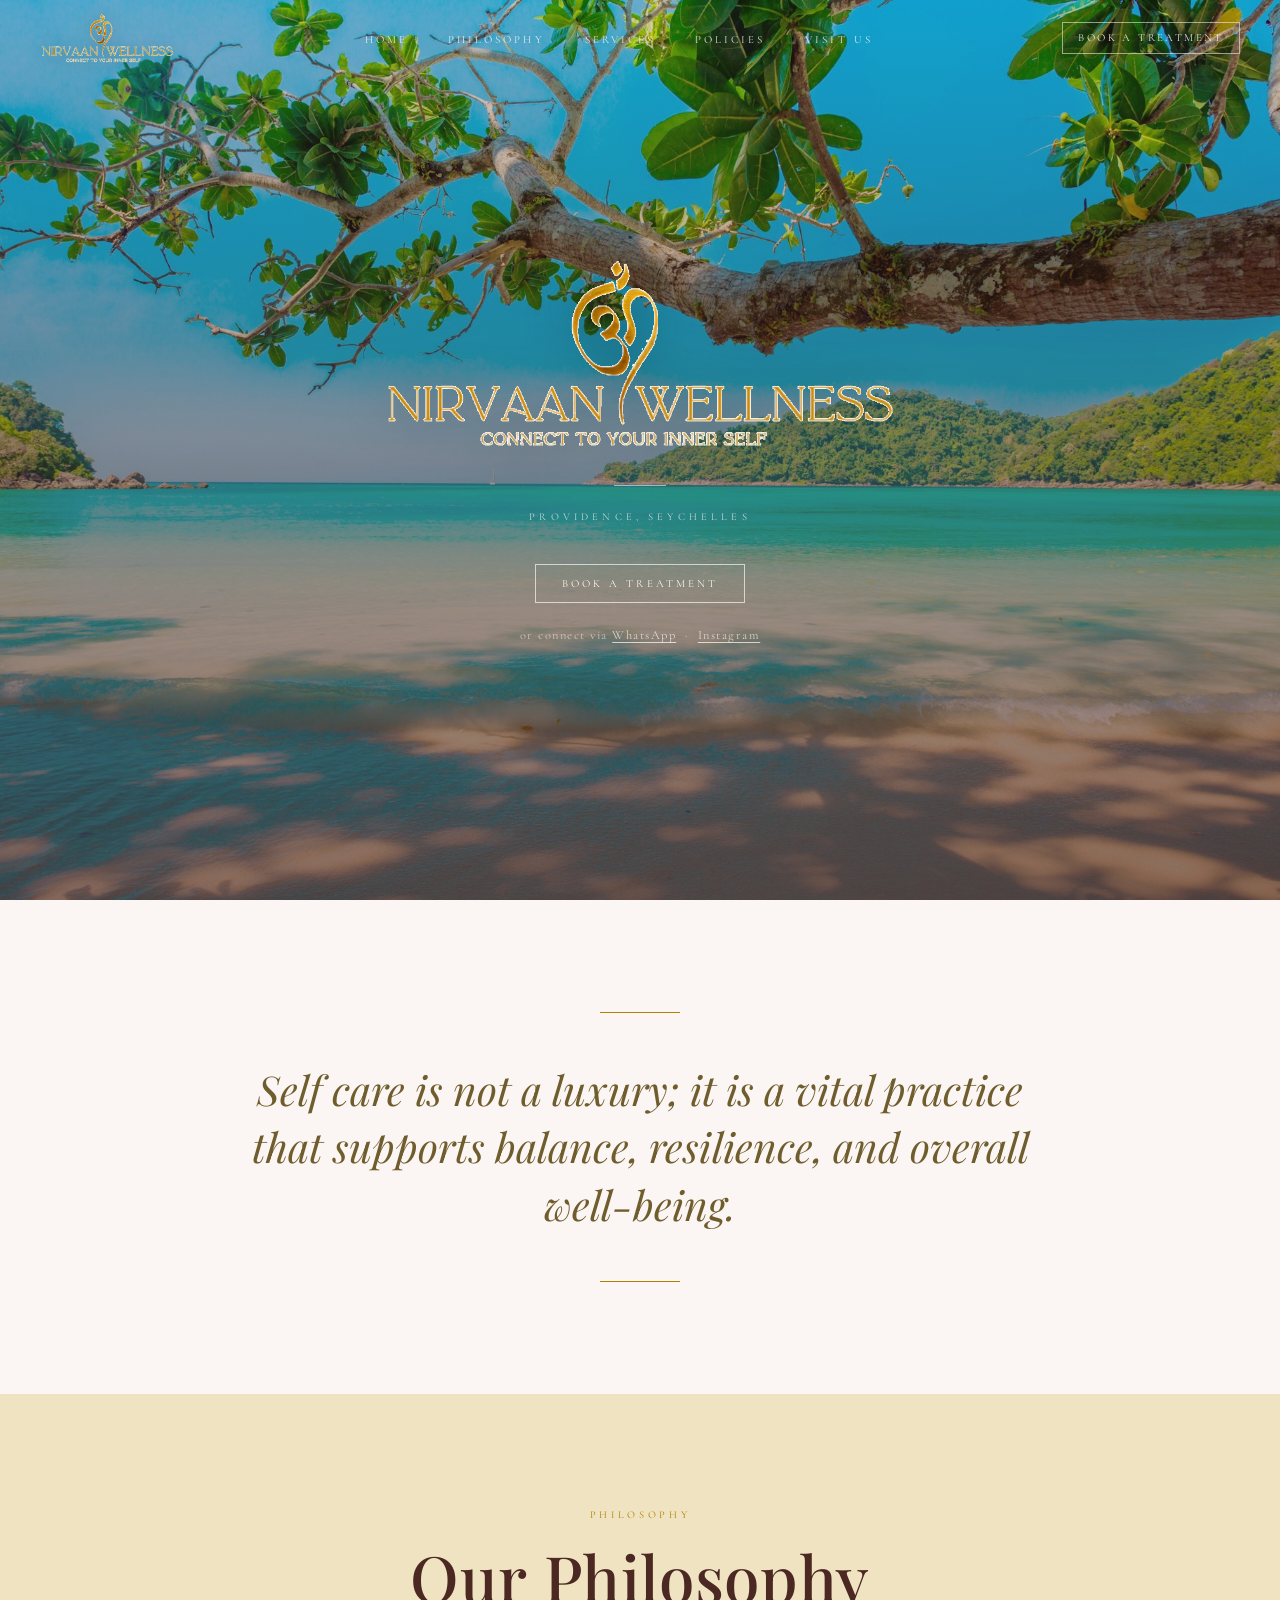
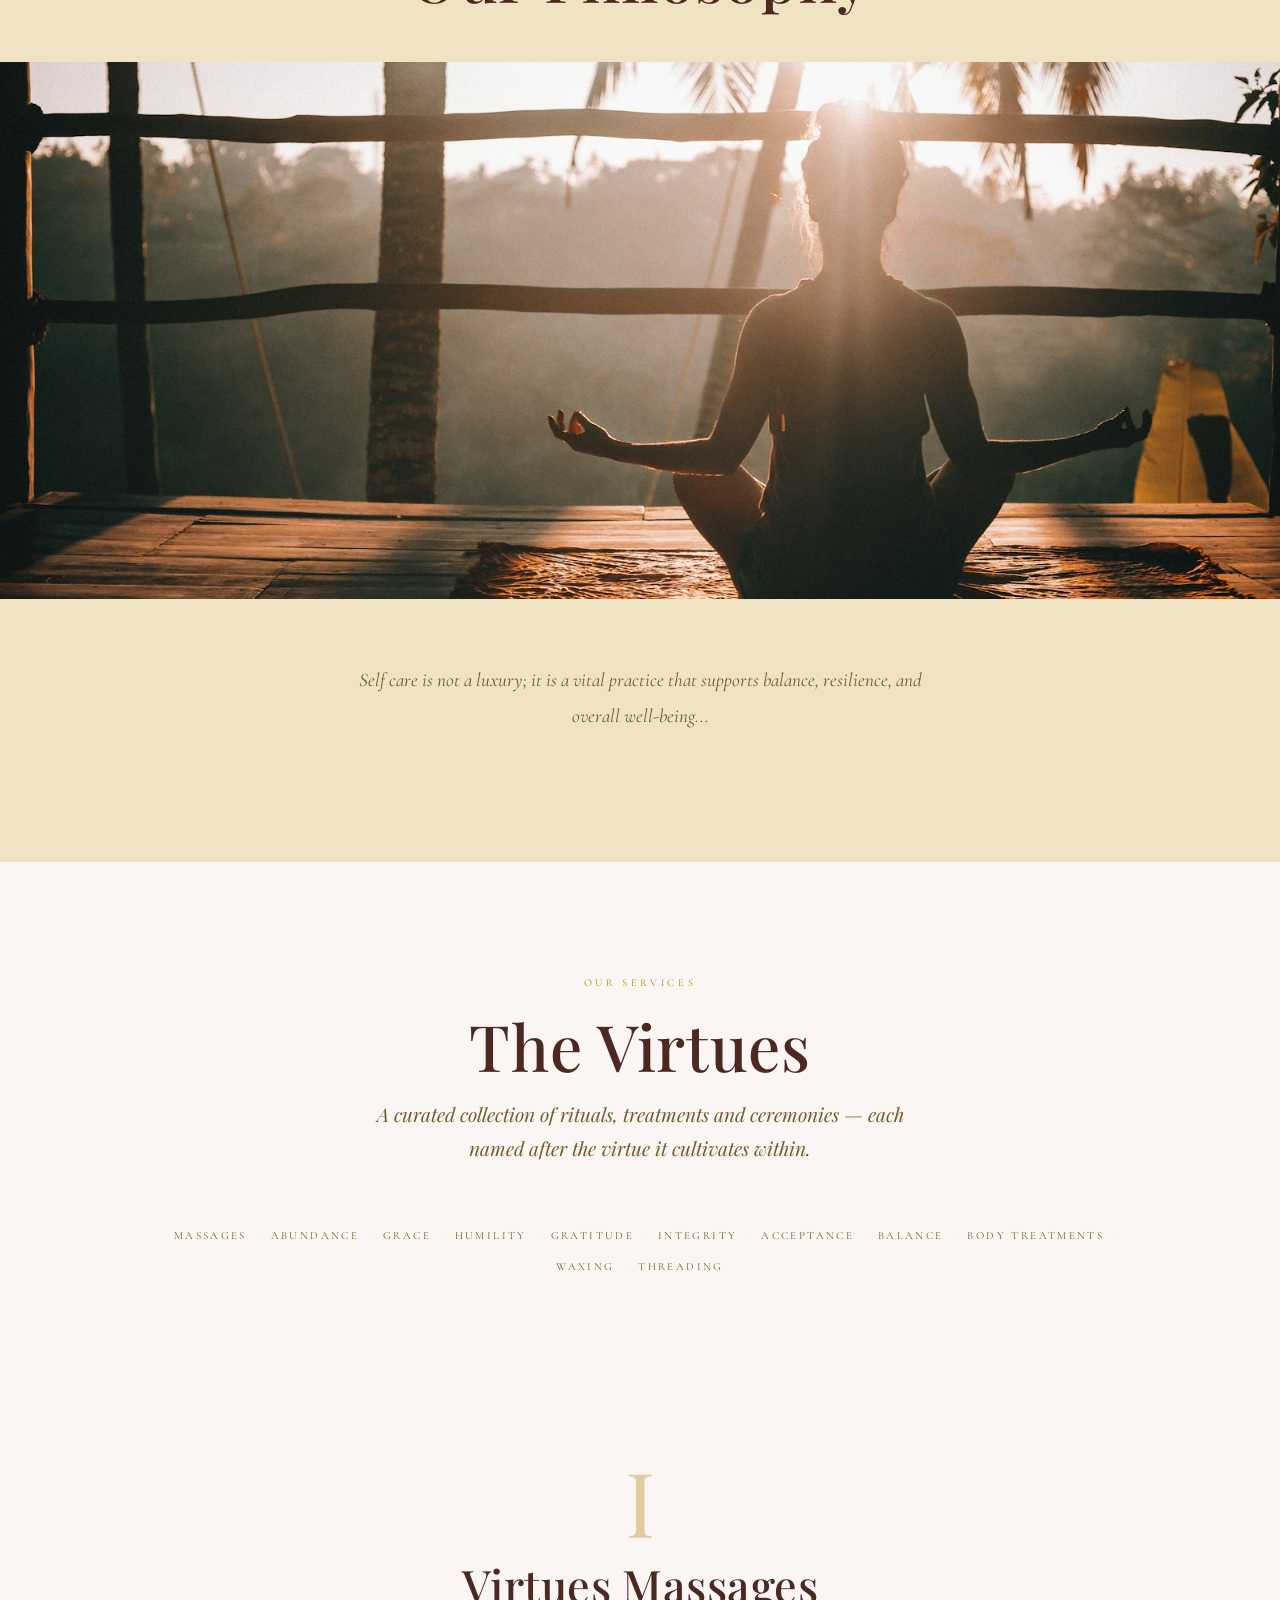
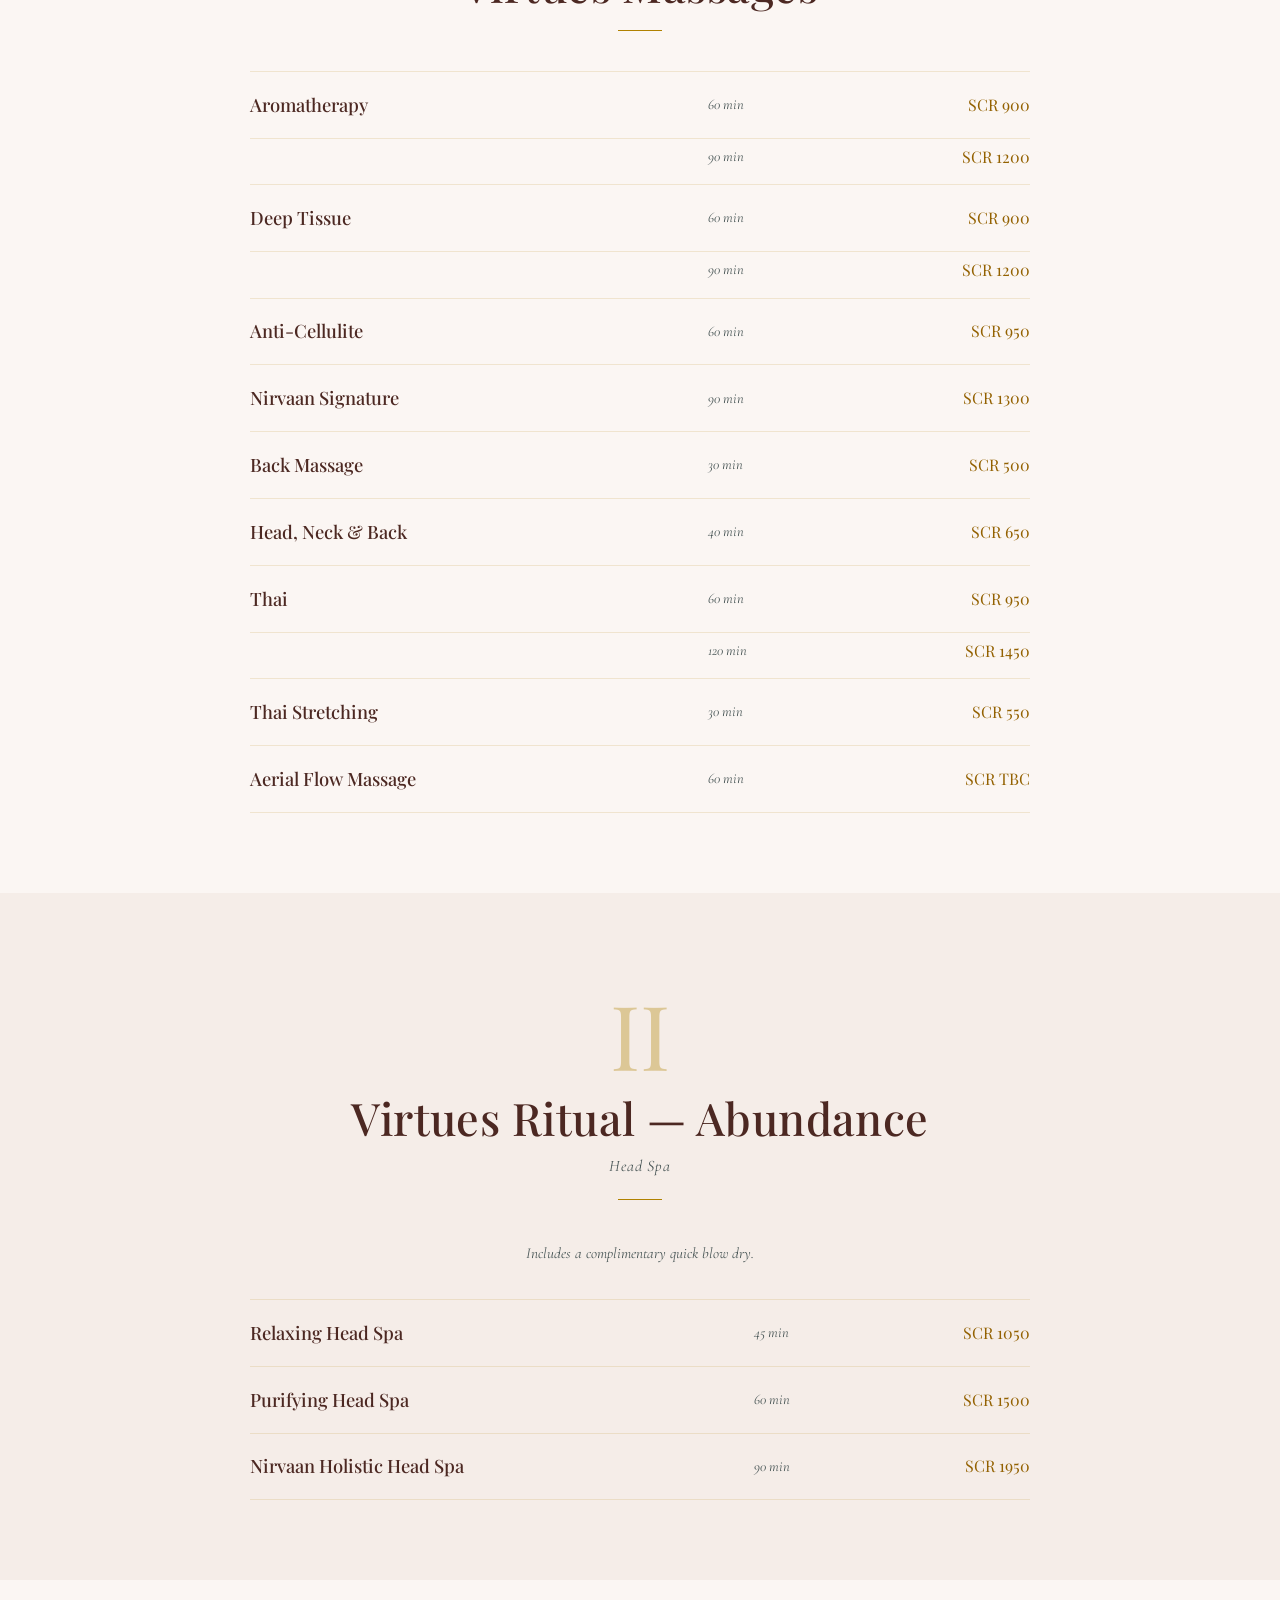
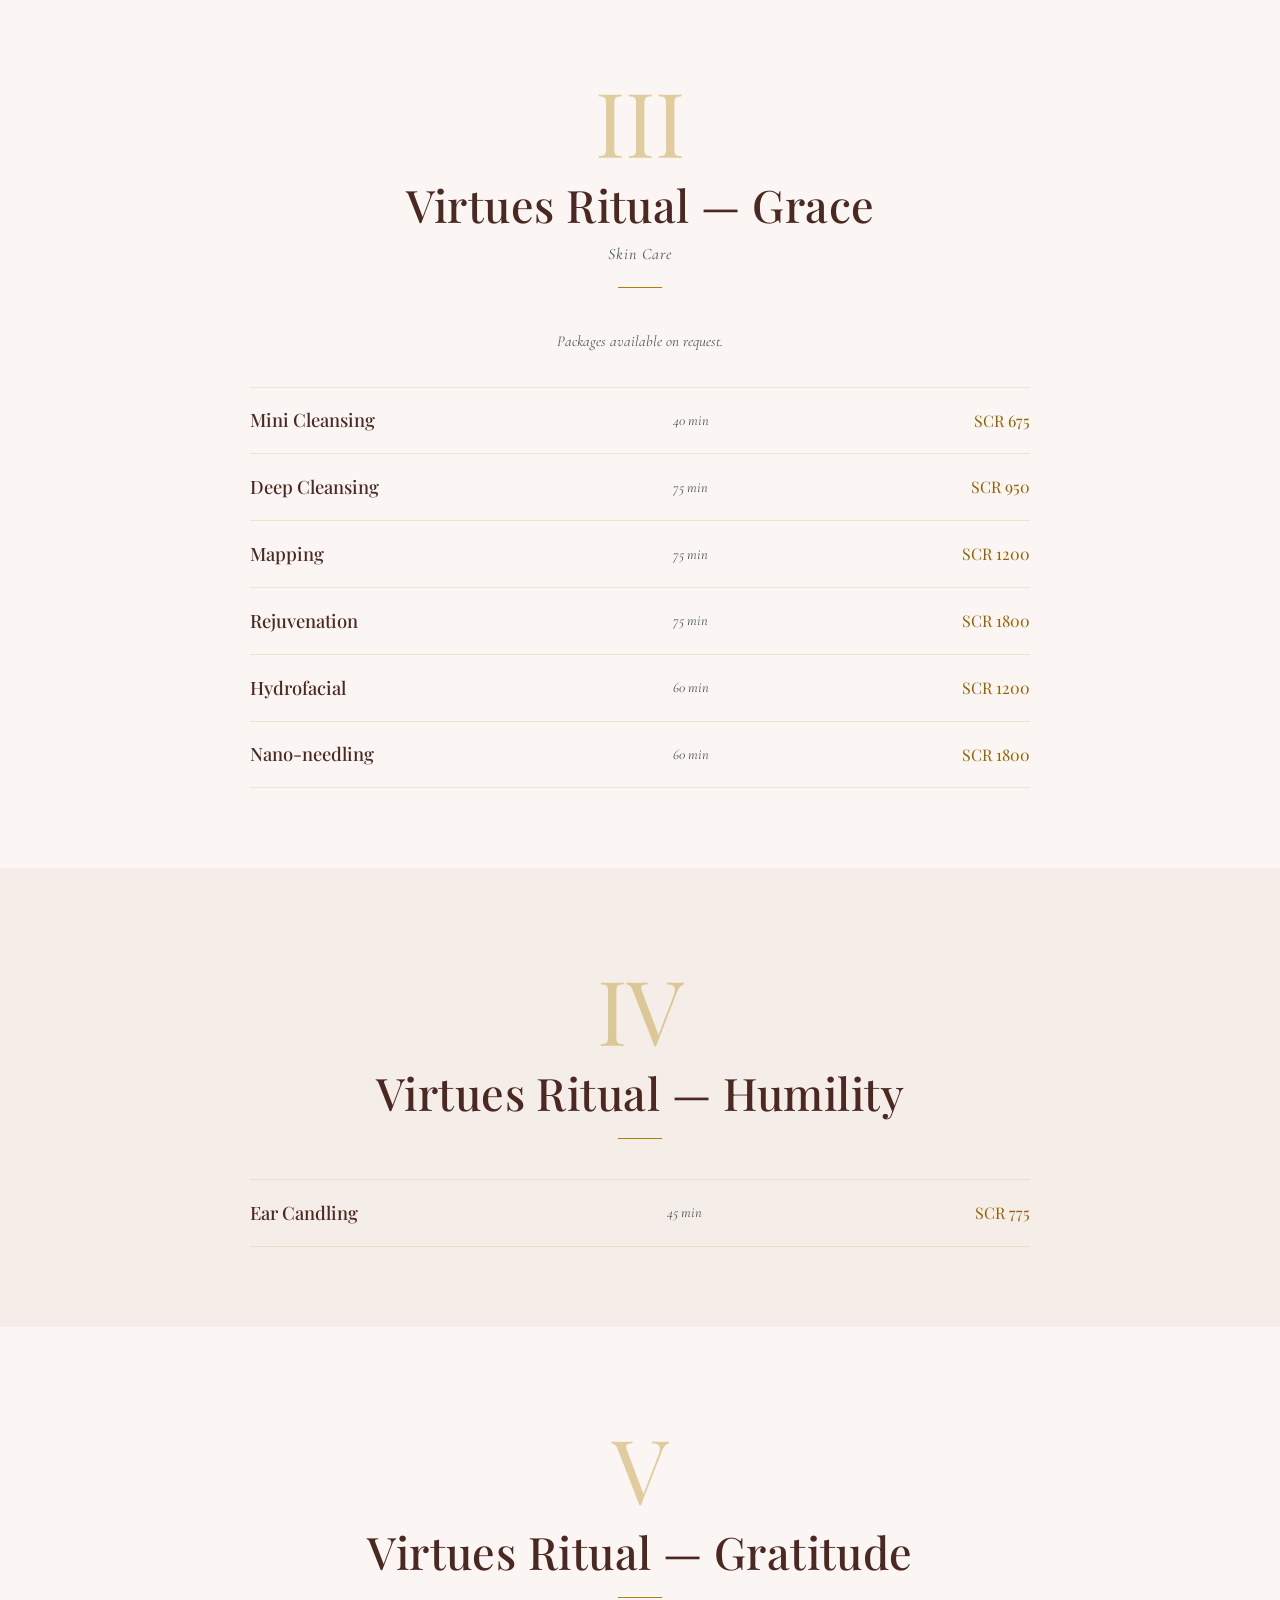
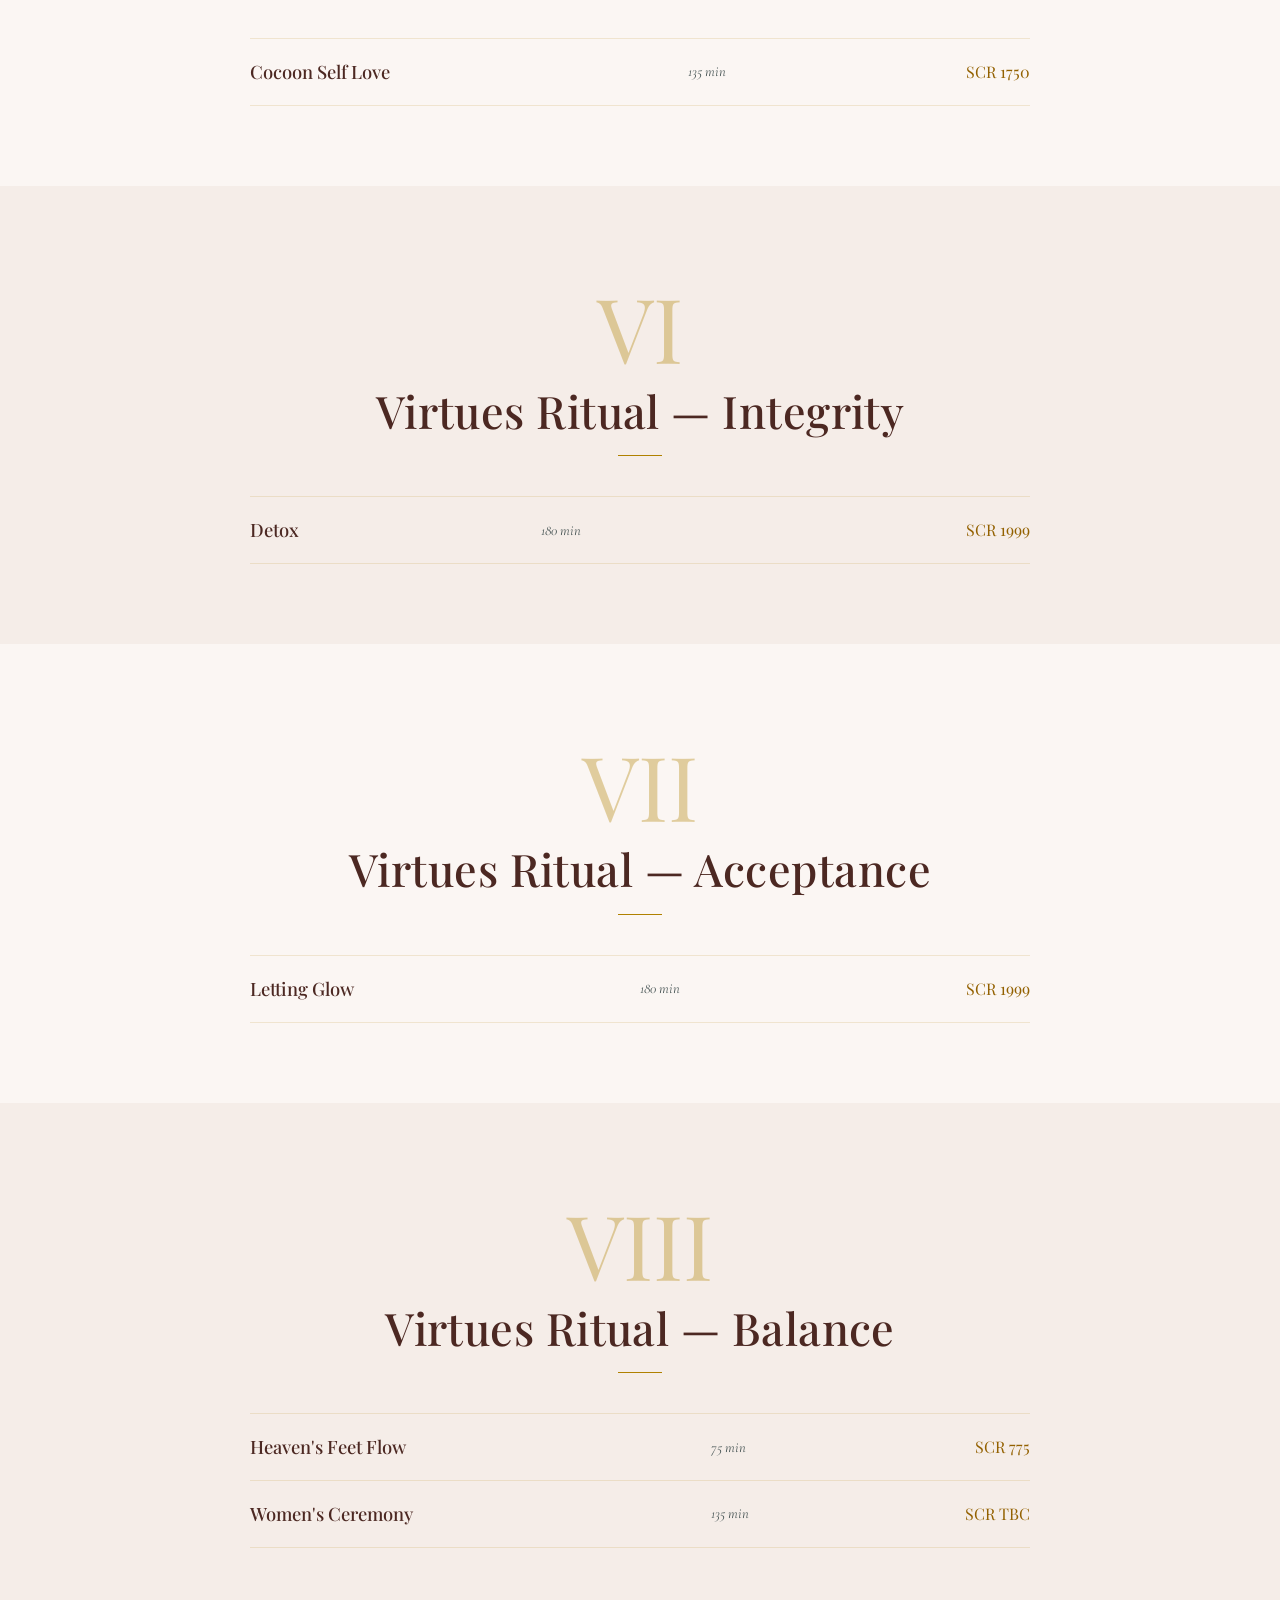
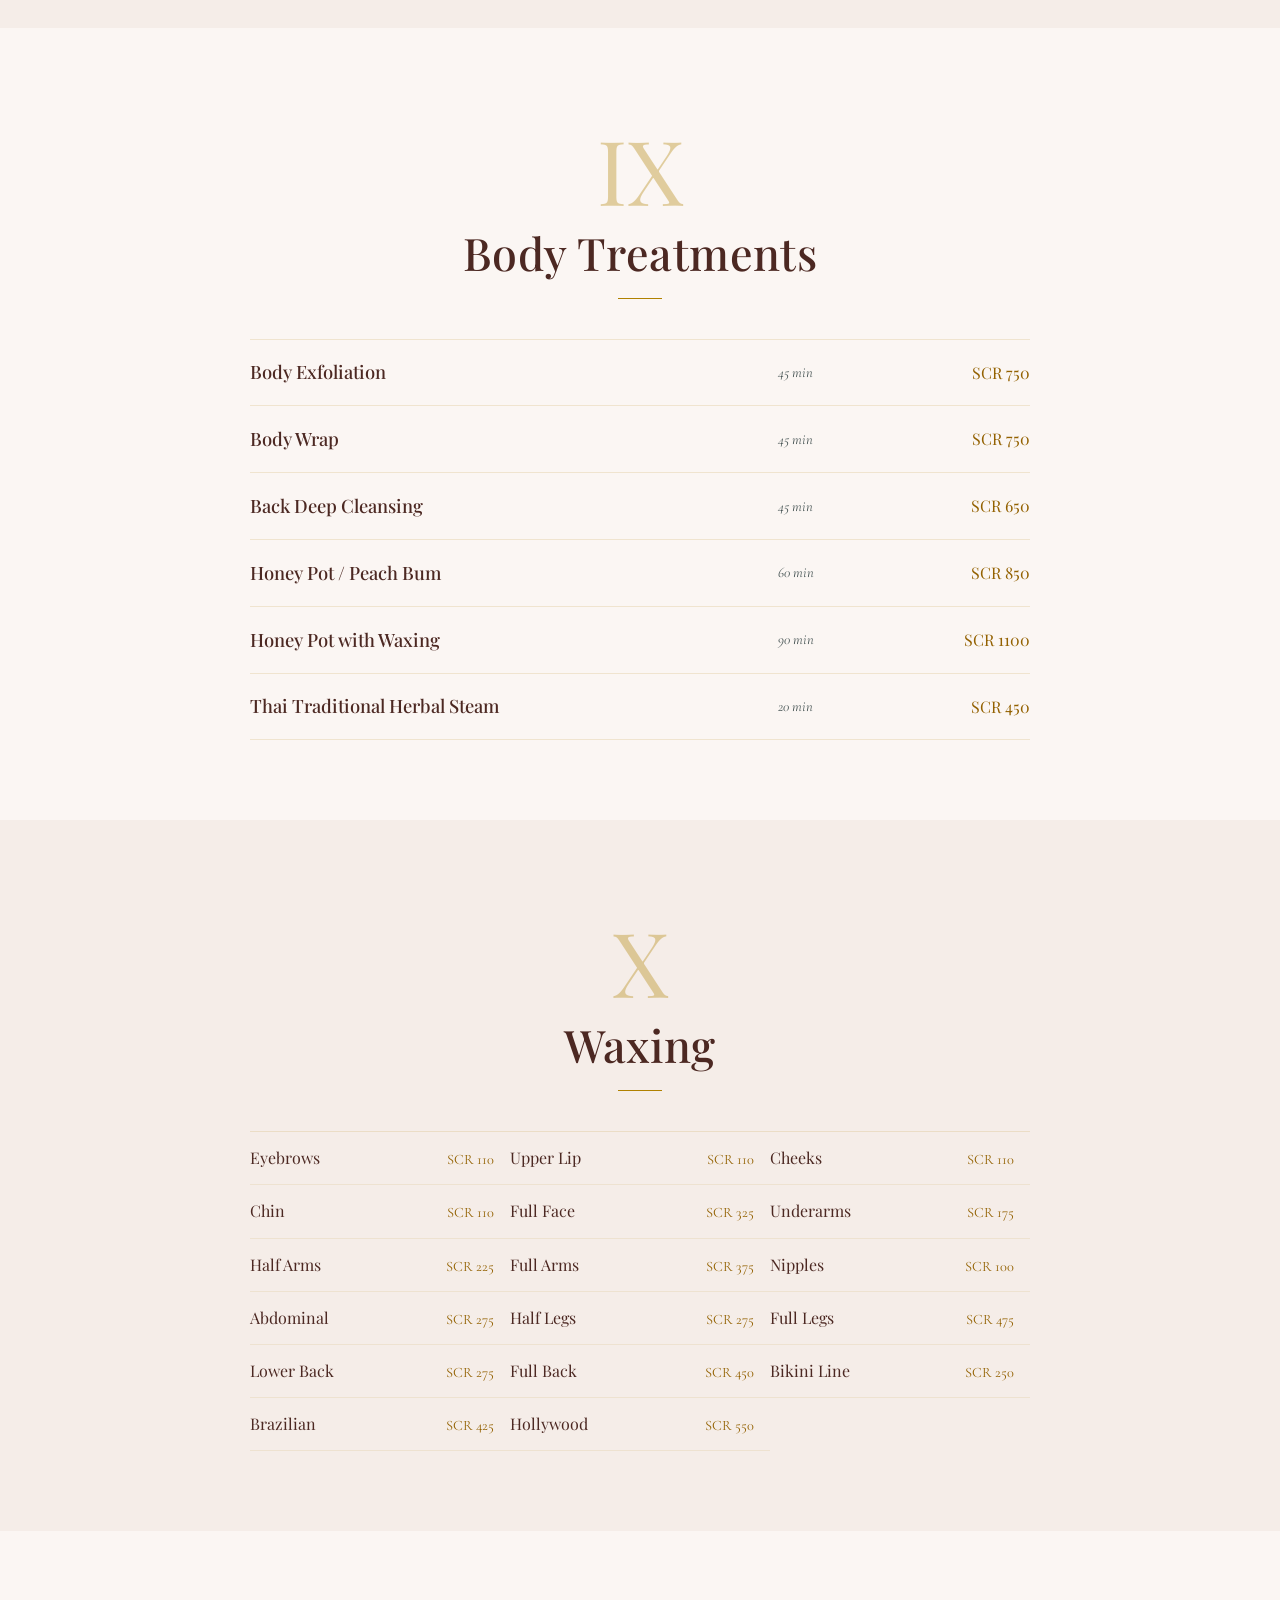
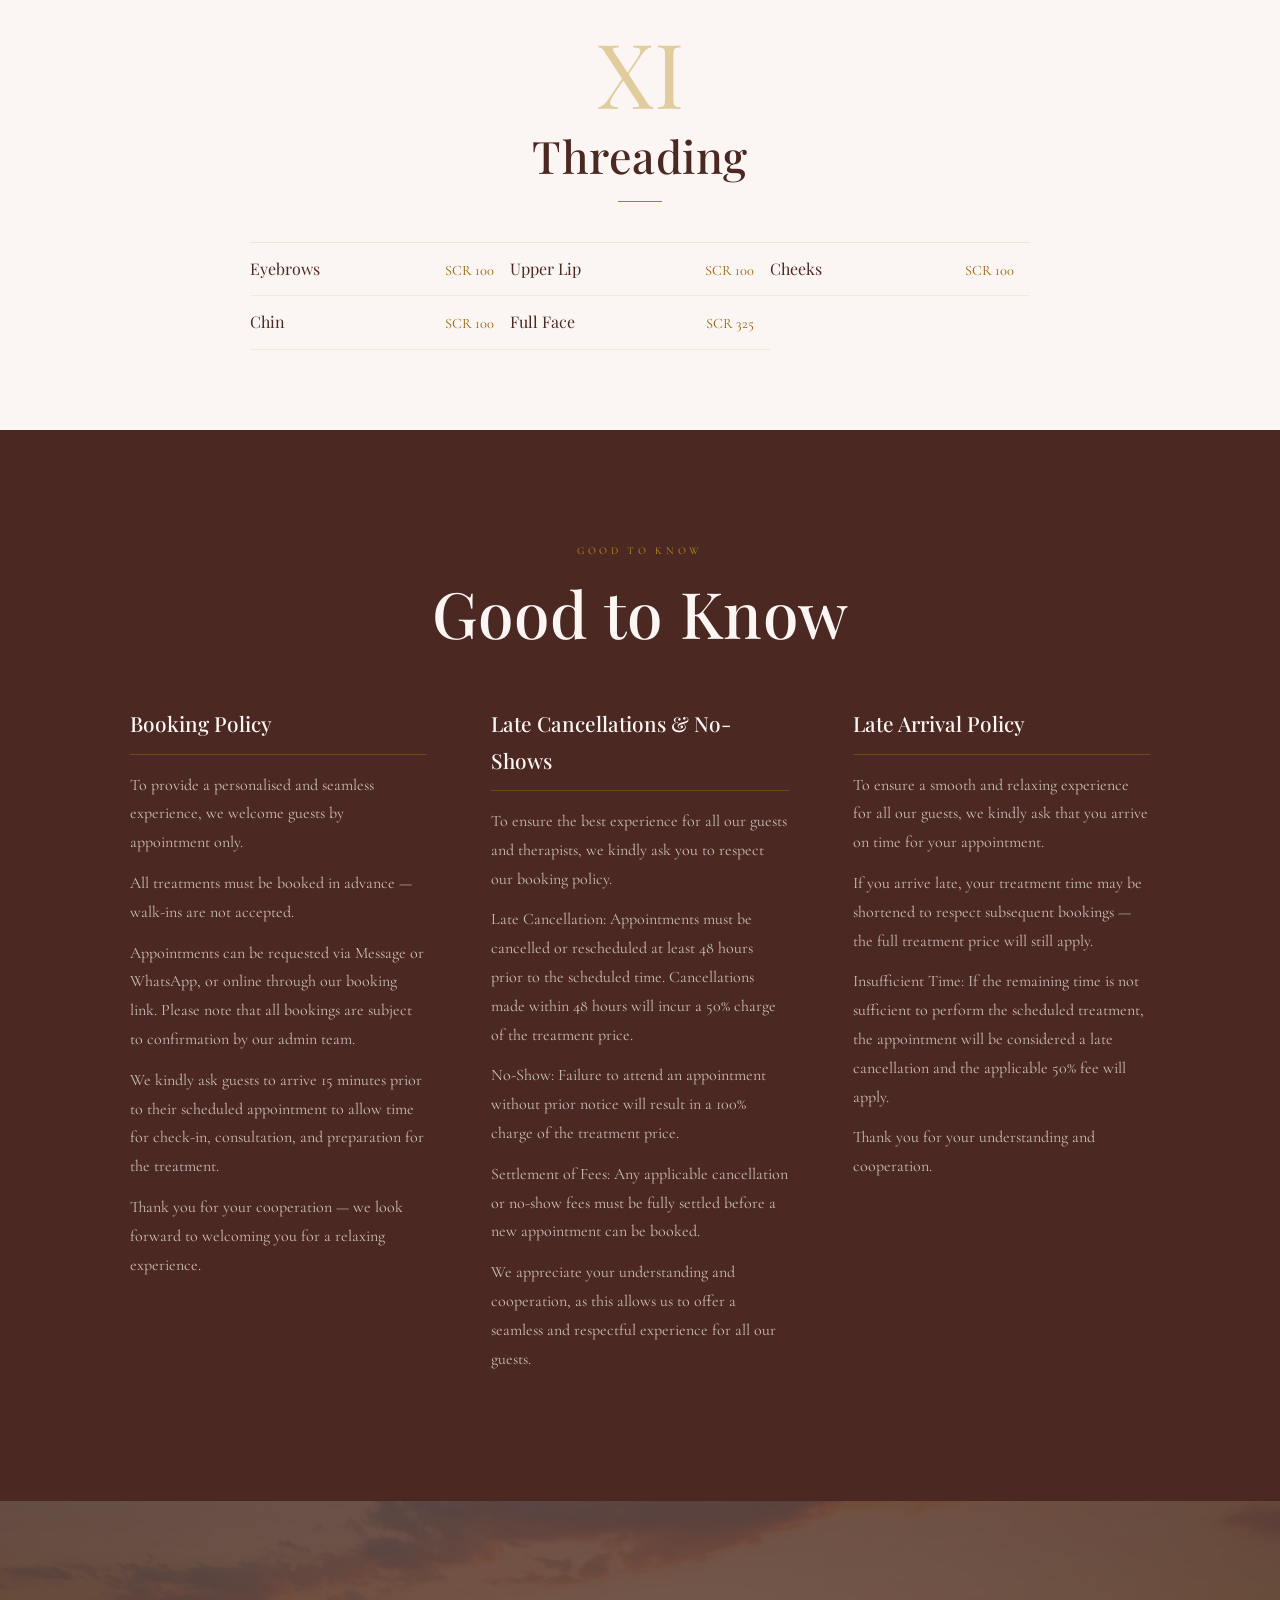
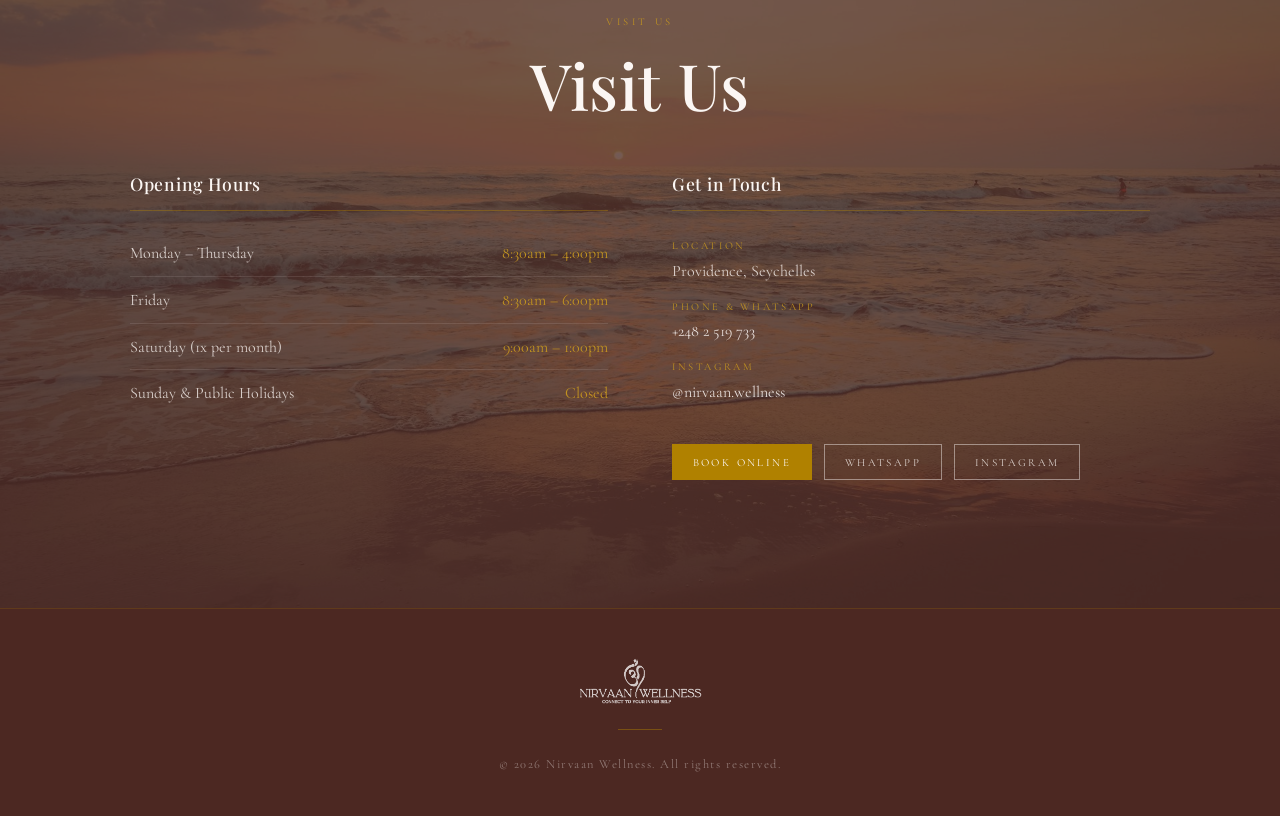
==== index.html @ c771eb6f "Initial deploy — v1 warm editorial" ====
<!DOCTYPE html>
<html lang="en">
<head>
  <meta charset="UTF-8" />
  <meta name="viewport" content="width=device-width, initial-scale=1.0" />
  <title>Nirvaan Wellness</title>
  <meta name="description" content="Nirvaan Wellness — Connect to Your Inner Self. Massages, holistic rituals, skin care and body treatments in Providence, Seychelles." />
  <link rel="icon" href="assets/logo.png" type="image/png" />
  <link rel="preconnect" href="https://fonts.googleapis.com" />
  <link rel="preconnect" href="https://fonts.gstatic.com" crossorigin />
  <link href="https://fonts.googleapis.com/css2?family=Cormorant+Garamond:ital,wght@0,300;0,400;0,500;1,300;1,400;1,500&family=Playfair+Display:ital,wght@0,400;0,500;0,700;1,400&display=swap" rel="stylesheet" />
  <link rel="stylesheet" href="styles.css" />
</head>
<body>

  <header class="site-header" id="site-header">
    <a href="#home" class="brand">
      <img src="assets/logo.png" alt="Nirvaan Wellness" class="brand-logo" />
    </a>
    <nav class="main-nav" id="main-nav">
      <ul id="nav-links"></ul>
    </nav>
    <div class="header-right">
      <a href="#" class="header-cta" id="header-cta" target="_blank" rel="noopener">Book a Treatment</a>
      <button class="nav-toggle" id="nav-toggle" aria-label="Open navigation" aria-expanded="false">
        <span></span><span></span><span></span>
      </button>
    </div>
  </header>
  <div class="nav-backdrop" id="nav-backdrop"></div>

  <section class="hero" id="home">
    <div class="hero-bg" id="hero-bg"></div>
    <div class="hero-overlay"></div>
    <div class="hero-content">
      <img src="assets/logo.png" alt="Nirvaan Wellness" class="hero-logo" />
      <div class="hero-rule"></div>
      <p class="hero-tagline" id="hero-tagline"></p>
      <a href="#" class="btn-hero" id="hero-cta" target="_blank" rel="noopener">Book a Treatment</a>
      <p class="hero-secondary" id="hero-secondary"></p>
    </div>
  </section>

  <section class="manifesto" id="manifesto">
    <div class="manifesto-rule"></div>
    <blockquote class="manifesto-quote" id="manifesto-quote"></blockquote>
    <div class="manifesto-rule"></div>
  </section>

  <section class="philosophy" id="philosophy">
    <div class="container">
      <p class="section-label">Philosophy</p>
      <h2 id="philosophy-heading"></h2>
    </div>
    <div class="philosophy-image">
      <img id="philosophy-img" src="" alt="Meditation at sunrise" loading="lazy" />
    </div>
    <div class="container">
      <div class="philosophy-text" id="philosophy-paragraphs"></div>
    </div>
  </section>

  <section class="virtues-intro" id="virtues">
    <div class="container">
      <p class="section-label">Our Services</p>
      <h2 class="virtues-heading" id="virtues-heading"></h2>
      <p class="virtues-intro-text" id="virtues-intro-text"></p>
      <nav class="chapter-nav" id="chapter-nav"></nav>
    </div>
  </section>

  <div id="service-chapters"></div>

  <section class="policies" id="policies">
    <div class="container">
      <p class="section-label">Good to Know</p>
      <h2>Good to Know</h2>
      <div class="policies-grid" id="policies-list"></div>
    </div>
  </section>

  <section class="contact" id="contact">
    <div class="contact-bg" id="contact-bg"></div>
    <div class="contact-overlay"></div>
    <div class="container contact-inner">
      <p class="section-label section-label--light">Visit Us</p>
      <h2 class="contact-heading">Visit Us</h2>
      <div class="contact-grid">
        <div class="contact-col">
          <h3>Opening Hours</h3>
          <table class="hours-table" id="hours-table"></table>
        </div>
        <div class="contact-col">
          <h3>Get in Touch</h3>
          <ul class="contact-details" id="contact-details"></ul>
          <div class="contact-actions" id="contact-actions"></div>
        </div>
      </div>
    </div>
  </section>

  <footer class="site-footer">
    <div class="container footer-inner">
      <img src="assets/logo.png" alt="Nirvaan Wellness" class="footer-logo" loading="lazy" />
      <div class="footer-rule"></div>
      <p id="footer-text"></p>
    </div>
  </footer>

  <script src="app.js"></script>
</body>
</html>
---- styles.css ----
/* ==========================================================================
   Nirvaan Wellness — Sacred Stillness
   Warm editorial luxury. Colour/font vars set at runtime from content.json.
   ========================================================================== */

:root {
  --color-gold:        #b08100;
  --color-gold-dark:   #936100;
  --color-gold-light:  #c19320;
  --color-cream:       #fbf6f3;
  --color-parchment:   #f0e3c2;
  --color-tan:         #b3a37a;
  --color-brown-dark:  #4c2822;
  --color-brown-mid:   #705d2e;
  --color-sage:        #699798;
  --color-sage-light:  #b6c2c5;
  --color-sage-dark:   #4a5757;

  --font-heading: 'Playfair Display', serif;
  --font-body:    'Cormorant Garamond', serif;

  --max-width:    1100px;
  --header-h:     76px;
}

/* ── Reset ──────────────────────────────────────────────────── */
*, *::before, *::after { box-sizing: border-box; margin: 0; padding: 0; }
html { scroll-behavior: smooth; font-size: 16px; }

body {
  font-family: var(--font-body);
  font-size: 1.2rem;
  line-height: 1.75;
  color: var(--color-brown-dark);
  background: var(--color-cream);
}

img { display: block; max-width: 100%; }
a { text-decoration: none; color: inherit; }

.container {
  max-width: var(--max-width);
  margin: 0 auto;
  padding: 0 40px;
}

/* ── Scroll reveal ──────────────────────────────────────────── */
.reveal {
  opacity: 0;
  transform: translateY(28px);
  transition: opacity 0.75s ease, transform 0.75s ease;
}
.reveal.visible {
  opacity: 1;
  transform: translateY(0);
}

/* ── Section label (small caps above headings) ──────────────── */
.section-label {
  font-family: var(--font-body);
  font-size: 0.65rem;
  letter-spacing: 0.35em;
  text-transform: uppercase;
  color: var(--color-gold);
  text-align: center;
  margin-bottom: 1rem;
}
.section-label--light { color: var(--color-gold-light); }

/* ── Shared h2 ──────────────────────────────────────────────── */
h2 {
  font-family: var(--font-heading);
  font-weight: 500;
  font-size: clamp(2.4rem, 5vw, 4rem);
  line-height: 1.15;
  letter-spacing: 0.01em;
  text-align: center;
  color: var(--color-brown-dark);
  margin-bottom: 1.2rem;
}

/* ── Gold rule (decorative horizontal line) ─────────────────── */
.gold-rule {
  width: 56px;
  height: 1px;
  background: var(--color-gold);
  margin: 0 auto;
}

/* ==========================================================================
   Header
   ========================================================================== */

.site-header {
  position: fixed;
  top: 0; left: 0; right: 0;
  z-index: 200;
  height: var(--header-h);
  display: flex;
  align-items: center;
  justify-content: space-between;
  padding: 0 40px;
  background: transparent;
  transition: background 0.35s, border-bottom 0.35s;
}

.site-header.scrolled {
  background: var(--color-cream);
  border-bottom: 1px solid rgba(176, 129, 0, 0.18);
}

.brand-logo {
  height: 52px;
  width: auto;
  filter: drop-shadow(0 1px 8px rgba(0,0,0,0.2));
}

.main-nav ul {
  display: flex;
  gap: 2.5rem;
  list-style: none;
}

.main-nav a {
  font-family: var(--font-body);
  font-size: 0.68rem;
  letter-spacing: 0.28em;
  text-transform: uppercase;
  color: rgba(251, 246, 243, 0.88);
  opacity: 1;
  transition: color 0.2s;
}
.main-nav a:hover { color: var(--color-gold-light); }

.site-header.scrolled .main-nav a {
  color: var(--color-brown-dark);
  opacity: 0.85;
}
.site-header.scrolled .main-nav a:hover { opacity: 1; color: var(--color-gold); }

.header-right { display: flex; align-items: center; gap: 1.5rem; }

.header-cta {
  font-family: var(--font-body);
  font-size: 0.68rem;
  letter-spacing: 0.22em;
  text-transform: uppercase;
  color: rgba(251, 246, 243, 0.9);
  border: 1px solid rgba(251, 246, 243, 0.55);
  padding: 0.55em 1.4em;
  transition: background 0.2s, color 0.2s, border-color 0.2s;
}
.header-cta:hover { background: rgba(251, 246, 243, 0.15); border-color: rgba(251, 246, 243, 0.9); }

.site-header.scrolled .header-cta {
  color: var(--color-brown-dark);
  border-color: var(--color-gold);
}
.site-header.scrolled .header-cta:hover { background: var(--color-gold); color: var(--color-cream); }

.nav-toggle {
  display: none;
  flex-direction: column;
  gap: 5px;
  background: none;
  border: none;
  cursor: pointer;
  padding: 4px;
}
.nav-toggle span { display: block; width: 28px; height: 1.5px; background: var(--color-brown-dark); transition: 0.2s; }

/* ==========================================================================
   Hero
   ========================================================================== */

.hero {
  position: relative;
  height: 100vh;
  min-height: 640px;
  display: flex;
  align-items: center;
  justify-content: center;
  overflow: hidden;
}

.hero-bg {
  position: absolute; inset: 0;
  background-size: cover;
  background-position: center;
  transform: scale(1.04);
  transition: transform 8s ease-out;
}
.hero-bg.loaded { transform: scale(1); }

.hero-overlay {
  position: absolute; inset: 0;
  background: linear-gradient(
    to bottom,
    rgba(76, 40, 34, 0.22) 0%,
    rgba(76, 40, 34, 0.52) 60%,
    rgba(76, 40, 34, 0.65) 100%
  );
}

.hero-content {
  position: relative;
  z-index: 1;
  text-align: center;
  display: flex;
  flex-direction: column;
  align-items: center;
  gap: 0;
  padding: 0 24px;
}

.hero-logo {
  width: min(520px, 72vw);
  height: auto;
  margin-bottom: 2rem;
  filter: drop-shadow(0 4px 24px rgba(0,0,0,0.3));
}

.hero-rule {
  width: 52px;
  height: 1px;
  background: rgba(251, 246, 243, 0.6);
  margin-bottom: 1.4rem;
}

.hero-tagline {
  font-family: var(--font-body);
  font-size: 0.65rem;
  letter-spacing: 0.4em;
  text-transform: uppercase;
  color: rgba(251, 246, 243, 0.75);
  margin-bottom: 2.4rem;
}

.btn-hero {
  display: inline-block;
  font-family: var(--font-body);
  font-size: 0.68rem;
  letter-spacing: 0.28em;
  text-transform: uppercase;
  color: var(--color-cream);
  border: 1px solid rgba(251, 246, 243, 0.7);
  padding: 0.8em 2.4em;
  margin-bottom: 1.4rem;
  transition: background 0.25s, border-color 0.25s;
}
.btn-hero:hover {
  background: rgba(251, 246, 243, 0.15);
  border-color: var(--color-cream);
}

.hero-secondary {
  font-family: var(--font-body);
  font-size: 0.78rem;
  letter-spacing: 0.12em;
  color: rgba(251, 246, 243, 0.6);
}
.hero-secondary a { color: rgba(251, 246, 243, 0.75); text-decoration: underline; text-underline-offset: 3px; }
.hero-secondary a:hover { color: var(--color-cream); }

/* ==========================================================================
   Manifesto
   ========================================================================== */

.manifesto {
  background: var(--color-cream);
  padding: 7rem 40px;
  text-align: center;
  display: flex;
  flex-direction: column;
  align-items: center;
  gap: 3rem;
}

.manifesto-rule {
  width: 80px;
  height: 1px;
  background: var(--color-gold);
}

.manifesto-quote {
  font-family: var(--font-heading);
  font-style: italic;
  font-weight: 400;
  font-size: clamp(1.7rem, 3.2vw, 2.8rem);
  line-height: 1.4;
  color: var(--color-brown-mid);
  max-width: 820px;
  quotes: none;
}

/* ==========================================================================
   Philosophy
   ========================================================================== */

.philosophy {
  background: var(--color-parchment);
  padding: 7rem 0 8rem;
}

.philosophy .container { max-width: 680px; }

.philosophy h2 { margin-bottom: 3rem; }

.philosophy-image {
  width: 100%;
  height: clamp(320px, 42vw, 560px);
  overflow: hidden;
  margin: 0 0 4rem;
}
.philosophy-image img {
  width: 100%;
  height: 100%;
  object-fit: cover;
  object-position: center 30%;
}

.philosophy-text {
  text-align: center;
  max-width: 640px;
  margin: 0 auto;
}
.philosophy-text p {
  font-size: 1.2rem;
  color: var(--color-brown-mid);
  font-style: italic;
  line-height: 1.85;
}

/* ==========================================================================
   Virtues intro
   ========================================================================== */

.virtues-intro {
  background: var(--color-cream);
  padding: 7rem 0 5rem;
  text-align: center;
}

.virtues-heading { margin-bottom: 1rem; }

.virtues-intro-text {
  font-family: var(--font-heading);
  font-style: italic;
  font-size: 1.2rem;
  color: var(--color-brown-mid);
  max-width: 580px;
  margin: 0 auto 3.5rem;
}

/* Chapter navigation */
.chapter-nav {
  display: flex;
  flex-wrap: wrap;
  justify-content: center;
  gap: 0.2rem 0;
}

.chapter-nav a {
  font-family: var(--font-body);
  font-size: 0.68rem;
  letter-spacing: 0.22em;
  text-transform: uppercase;
  color: var(--color-brown-mid);
  padding: 0.4em 1em;
  transition: color 0.2s;
}
.chapter-nav a:hover { color: var(--color-gold); }
.chapter-nav .sep {
  color: var(--color-gold);
  opacity: 0.4;
  display: flex;
  align-items: center;
  font-size: 0.6rem;
}

/* ==========================================================================
   Service chapters
   ========================================================================== */

.service-chapter {
  padding: 6rem 0 5rem;
}
.service-chapter:nth-child(odd)  { background: var(--color-cream); }
.service-chapter:nth-child(even) { background: #f5ede8; }

.chapter-inner {
  max-width: var(--max-width);
  margin: 0 auto;
  padding: 0 40px;
}

.chapter-numeral {
  font-family: var(--font-heading);
  font-size: clamp(3.5rem, 7vw, 6rem);
  font-weight: 400;
  color: var(--color-gold);
  opacity: 0.35;
  line-height: 1;
  margin-bottom: 0.15em;
  text-align: center;
}

.chapter-name {
  font-family: var(--font-heading);
  font-size: clamp(1.8rem, 3.5vw, 2.8rem);
  font-weight: 500;
  color: var(--color-brown-dark);
  text-align: center;
  margin-bottom: 0.2em;
}

.chapter-subtitle {
  font-family: var(--font-body);
  font-style: italic;
  font-size: 1rem;
  color: var(--color-sage-dark);
  text-align: center;
  letter-spacing: 0.06em;
  margin-bottom: 0.6em;
}

.chapter-rule {
  width: 44px;
  height: 1px;
  background: var(--color-gold);
  margin: 1.2rem auto 2.5rem;
}

.chapter-note {
  font-style: italic;
  font-size: 0.95rem;
  color: var(--color-sage-dark);
  text-align: center;
  margin-bottom: 2rem;
}

/* Service menu table — chapter style */
.service-menu {
  width: 100%;
  border-collapse: collapse;
  max-width: 780px;
  margin: 0 auto;
}

.service-menu tr {
  border-bottom: 1px solid rgba(176, 129, 0, 0.15);
}
.service-menu tr:first-child { border-top: 1px solid rgba(176, 129, 0, 0.15); }

.service-menu td {
  padding: 1.05rem 0;
  vertical-align: top;
}

.service-menu .col-name {
  font-family: var(--font-heading);
  font-size: 1.15rem;
  font-weight: 500;
  color: var(--color-brown-dark);
  padding-right: 2rem;
}

.service-menu .col-duration {
  font-family: var(--font-body);
  font-style: italic;
  font-size: 0.9rem;
  color: var(--color-sage-dark);
  white-space: nowrap;
  padding-right: 2rem;
  vertical-align: middle;
}

.service-menu .col-price {
  font-family: var(--font-heading);
  font-size: 1rem;
  color: var(--color-gold-dark);
  white-space: nowrap;
  text-align: right;
  vertical-align: middle;
}

/* continuation rows: additional variants of the same treatment */
.service-menu .variant-extra td { padding-top: 0.25rem; padding-bottom: 0.85rem; border-top: none; }
.service-menu .variant-extra .col-name { color: transparent; user-select: none; font-size: 0.1rem; }

/* Compact grid (waxing, threading) */
.service-compact {
  max-width: 780px;
  margin: 0 auto;
  display: grid;
  grid-template-columns: repeat(auto-fill, minmax(220px, 1fr));
  gap: 0;
  border-top: 1px solid rgba(176, 129, 0, 0.15);
}

.compact-item {
  display: flex;
  justify-content: space-between;
  align-items: baseline;
  padding: 0.75rem 1rem 0.75rem 0;
  border-bottom: 1px solid rgba(176, 129, 0, 0.1);
  gap: 1rem;
}

.compact-item .item-name {
  font-family: var(--font-heading);
  font-size: 1rem;
  font-weight: 400;
  color: var(--color-brown-dark);
}

.compact-item .item-price {
  font-family: var(--font-body);
  font-size: 0.9rem;
  color: var(--color-gold-dark);
  white-space: nowrap;
  flex-shrink: 0;
}

/* ==========================================================================
   Services redirect (when showFullMenu is false)
   ========================================================================== */

.services-redirect {
  background: var(--color-cream);
  padding: 8rem 0;
  text-align: center;
}

.services-redirect h2 { margin-bottom: 1rem; }

.services-redirect-note {
  font-family: var(--font-heading);
  font-style: italic;
  font-size: 1.2rem;
  color: var(--color-brown-mid);
  max-width: 520px;
  margin: 0 auto 2.5rem;
}

.btn-services-redirect {
  display: inline-block;
  font-family: var(--font-body);
  font-size: 0.68rem;
  letter-spacing: 0.28em;
  text-transform: uppercase;
  color: var(--color-cream);
  background: var(--color-gold);
  border: 1px solid var(--color-gold);
  padding: 0.9em 2.8em;
  transition: background 0.2s, border-color 0.2s;
}
.btn-services-redirect:hover { background: var(--color-gold-dark); border-color: var(--color-gold-dark); }

/* ==========================================================================
   Policies
   ========================================================================== */

.policies {
  background: var(--color-brown-dark);
  padding: 7rem 0 8rem;
}

.policies .section-label { color: var(--color-gold-light); }
.policies h2 { color: var(--color-cream); }
.policies h2::after { display: none; }

.policies-grid {
  display: grid;
  grid-template-columns: repeat(auto-fit, minmax(280px, 1fr));
  gap: 3rem 4rem;
  margin-top: 3.5rem;
}

.policy-card h3 {
  font-family: var(--font-heading);
  font-size: 1.3rem;
  font-weight: 500;
  color: var(--color-cream);
  margin-bottom: 1rem;
  padding-bottom: 0.75rem;
  border-bottom: 1px solid rgba(176, 129, 0, 0.35);
}

.policy-card p {
  font-size: 1rem;
  line-height: 1.8;
  color: rgba(251, 246, 243, 0.72);
  margin-bottom: 0.75rem;
}
.policy-card p:last-child { margin-bottom: 0; }

/* ==========================================================================
   Contact
   ========================================================================== */

.contact {
  position: relative;
  padding: 7rem 0 8rem;
  overflow: hidden;
}

.contact-bg {
  position: absolute; inset: 0;
  background-size: cover;
  background-position: center;
}

.contact-overlay {
  position: absolute; inset: 0;
  background: rgba(76, 40, 34, 0.76);
}

.contact-inner { position: relative; z-index: 1; }

.contact .section-label { color: var(--color-gold-light); }
.contact-heading { color: var(--color-cream); margin-bottom: 3rem; }

.contact-grid {
  display: grid;
  grid-template-columns: 1fr 1fr;
  gap: 4rem;
  margin-top: 2rem;
}

.contact-col h3 {
  font-family: var(--font-heading);
  font-size: 1.1rem;
  font-weight: 500;
  color: var(--color-cream);
  letter-spacing: 0.04em;
  margin-bottom: 1.25rem;
  padding-bottom: 0.6rem;
  border-bottom: 1px solid rgba(176, 129, 0, 0.4);
}

.hours-table { width: 100%; border-collapse: collapse; }
.hours-table tr { border-bottom: 1px solid rgba(251,246,243,0.1); }
.hours-table tr:last-child { border-bottom: none; }
.hours-table td { padding: 0.55rem 0; font-size: 1rem; color: rgba(251,246,243,0.78); }
.hours-table td:last-child { text-align: right; color: var(--color-gold-light); }

.contact-details { list-style: none; margin-bottom: 2rem; }
.contact-details li { padding: 0.4rem 0; font-size: 1rem; color: rgba(251,246,243,0.78); }
.contact-details .label { font-size: 0.65rem; letter-spacing: 0.25em; text-transform: uppercase; color: var(--color-gold-light); display: block; margin-bottom: 0.15em; }
.contact-details a { color: rgba(251,246,243,0.85); }
.contact-details a:hover { color: var(--color-cream); }

.contact-actions { display: flex; flex-wrap: wrap; gap: 0.8rem; }

.btn-contact {
  font-family: var(--font-body);
  font-size: 0.68rem;
  letter-spacing: 0.22em;
  text-transform: uppercase;
  padding: 0.7em 1.8em;
  border: 1px solid;
  transition: background 0.2s, color 0.2s;
  cursor: pointer;
}
.btn-contact-primary {
  background: var(--color-gold);
  border-color: var(--color-gold);
  color: var(--color-cream);
}
.btn-contact-primary:hover { background: var(--color-gold-dark); border-color: var(--color-gold-dark); }
.btn-contact-secondary {
  background: transparent;
  border-color: rgba(251,246,243,0.45);
  color: rgba(251,246,243,0.8);
}
.btn-contact-secondary:hover { border-color: var(--color-cream); color: var(--color-cream); }

/* ==========================================================================
   Footer
   ========================================================================== */

.site-footer {
  background: var(--color-brown-dark);
  border-top: 1px solid rgba(176,129,0,0.2);
  padding: 3rem 0 2.5rem;
}

.footer-inner {
  display: flex;
  flex-direction: column;
  align-items: center;
  text-align: center;
  gap: 1.5rem;
}

.footer-logo {
  height: 48px;
  width: auto;
  opacity: 0.75;
  filter: brightness(0) invert(1);
}

.footer-rule {
  width: 44px;
  height: 1px;
  background: rgba(176,129,0,0.45);
}

.footer-inner p {
  font-size: 0.78rem;
  letter-spacing: 0.12em;
  color: rgba(251,246,243,0.4);
}

/* ==========================================================================
   Responsive
   ========================================================================== */

@media (max-width: 900px) {
  .contact-grid { grid-template-columns: 1fr; gap: 2.5rem; }

  .service-compact { grid-template-columns: repeat(auto-fill, minmax(180px, 1fr)); }
}

/* ── Mobile nav backdrop ─────────────────────────────────────── */
.nav-backdrop {
  display: none;
  position: fixed;
  inset: 0;
  background: rgba(76, 40, 34, 0.45);
  z-index: 150;
}
.nav-backdrop.active { display: block; }

@media (max-width: 720px) {
  :root { --header-h: 68px; }

  .container { padding: 0 24px; }
  .site-header { padding: 0 24px; }
  .chapter-inner { padding: 0 24px; }

  .nav-toggle { display: flex; }

  /* Slide-in drawer from right — uses visibility+transform so transition works */
  .main-nav {
    position: fixed;
    top: 0;
    right: 0;
    bottom: 0;
    width: min(300px, 82vw);
    background: var(--color-cream);
    padding: calc(var(--header-h) + 2rem) 36px 2.5rem;
    transform: translateX(100%);
    transition: transform 0.38s cubic-bezier(0.4, 0, 0.2, 1);
    visibility: hidden;
    z-index: 160;
    box-shadow: -8px 0 40px rgba(76, 40, 34, 0.15);
    border-left: 1px solid rgba(176, 129, 0, 0.12);
  }

  .main-nav ul {
    flex-direction: column;
    gap: 1.75rem;
  }

  .main-nav a {
    font-size: 0.82rem;
    letter-spacing: 0.22em;
    color: var(--color-brown-dark);
    opacity: 0.85;
  }
  .main-nav a:hover { opacity: 1; color: var(--color-gold); }

  .site-header.nav-open .main-nav {
    transform: translateX(0);
    visibility: visible;
  }

  .header-cta { display: none; }

  .manifesto { padding: 5rem 24px; }

  .philosophy { padding: 5rem 0 6rem; }
  .philosophy .container { padding: 0 24px; }
  .philosophy-image { height: clamp(240px, 55vw, 420px); }

  .virtues-intro { padding: 5rem 0 4rem; }

  .service-chapter { padding: 4.5rem 0 4rem; }
  .service-menu .col-duration { display: none; }

  .service-compact { grid-template-columns: 1fr 1fr; }

  .policies { padding: 5rem 0 6rem; }
  .policies-grid { grid-template-columns: 1fr; gap: 2.5rem; }

  .contact { padding: 5rem 0 6rem; }

  .chapter-nav { gap: 0.1rem; }
  .chapter-nav a { font-size: 0.62rem; letter-spacing: 0.16em; padding: 0.35em 0.7em; }
}
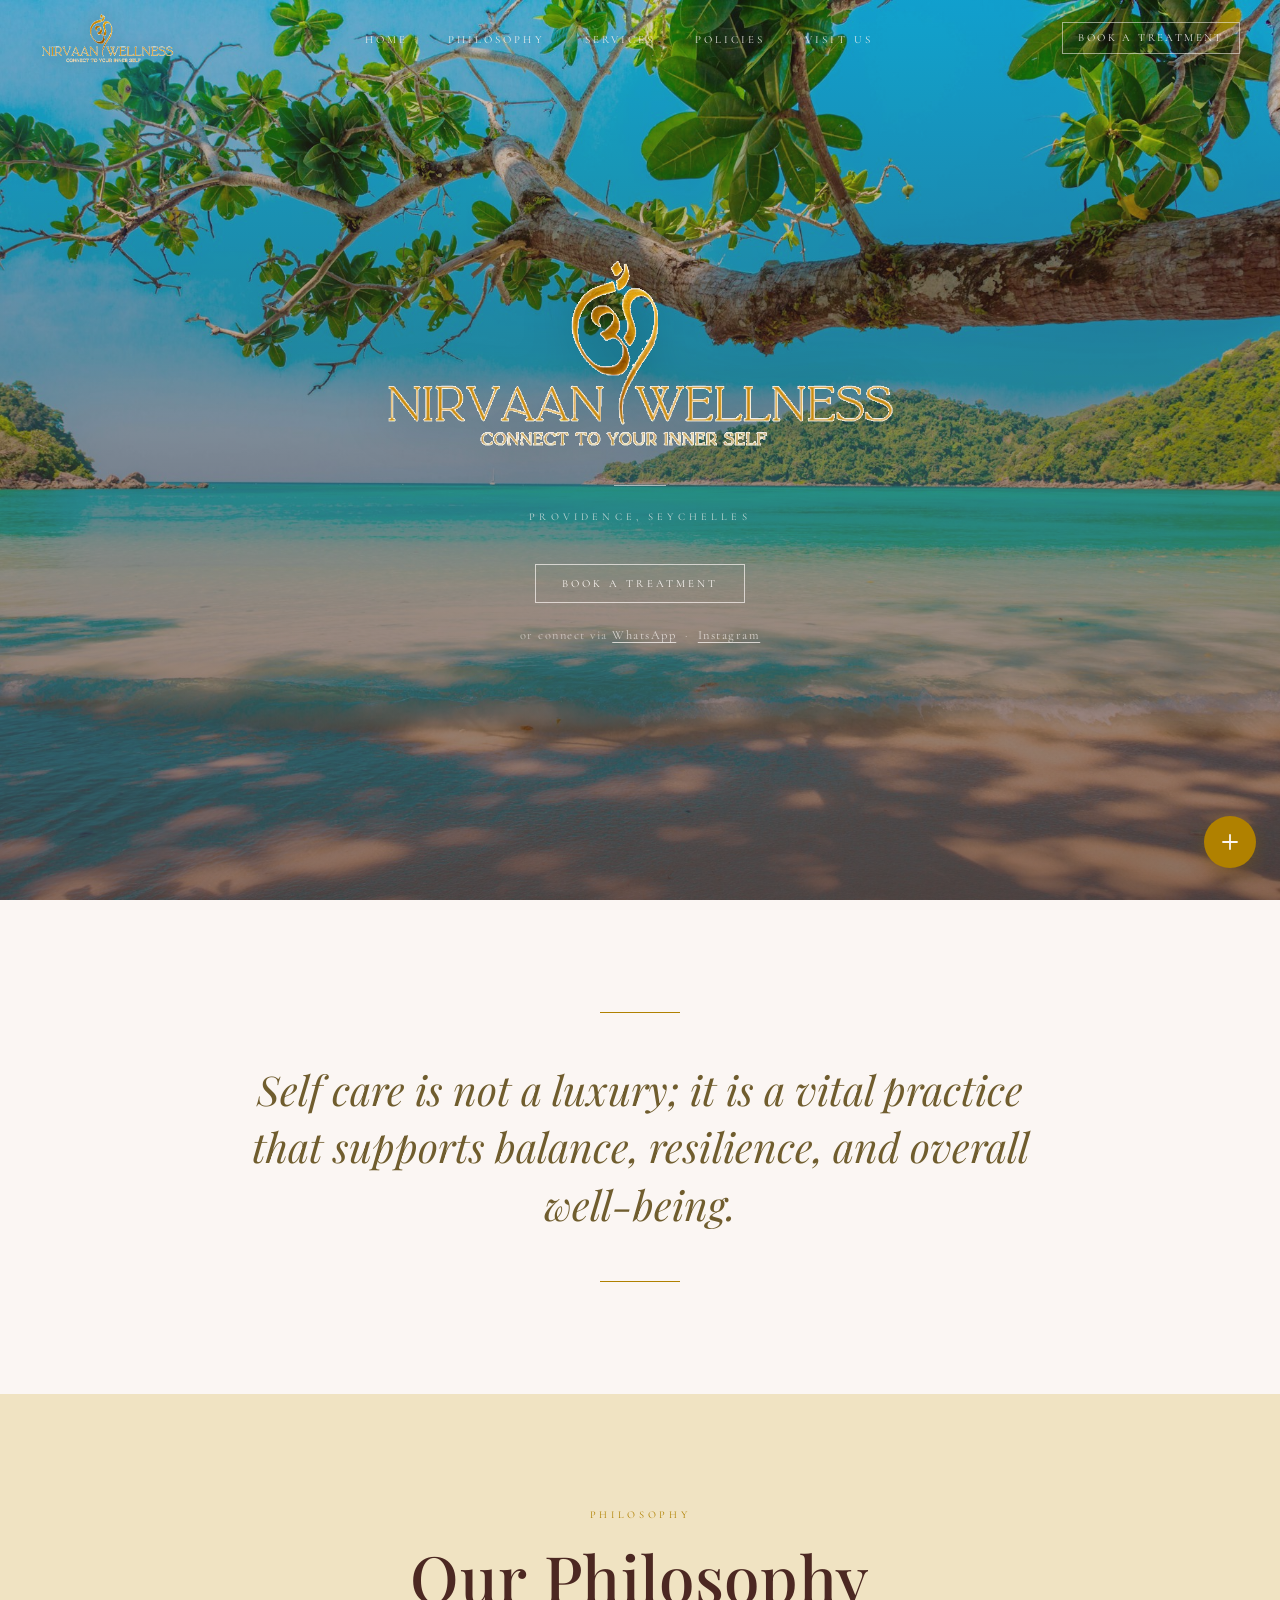
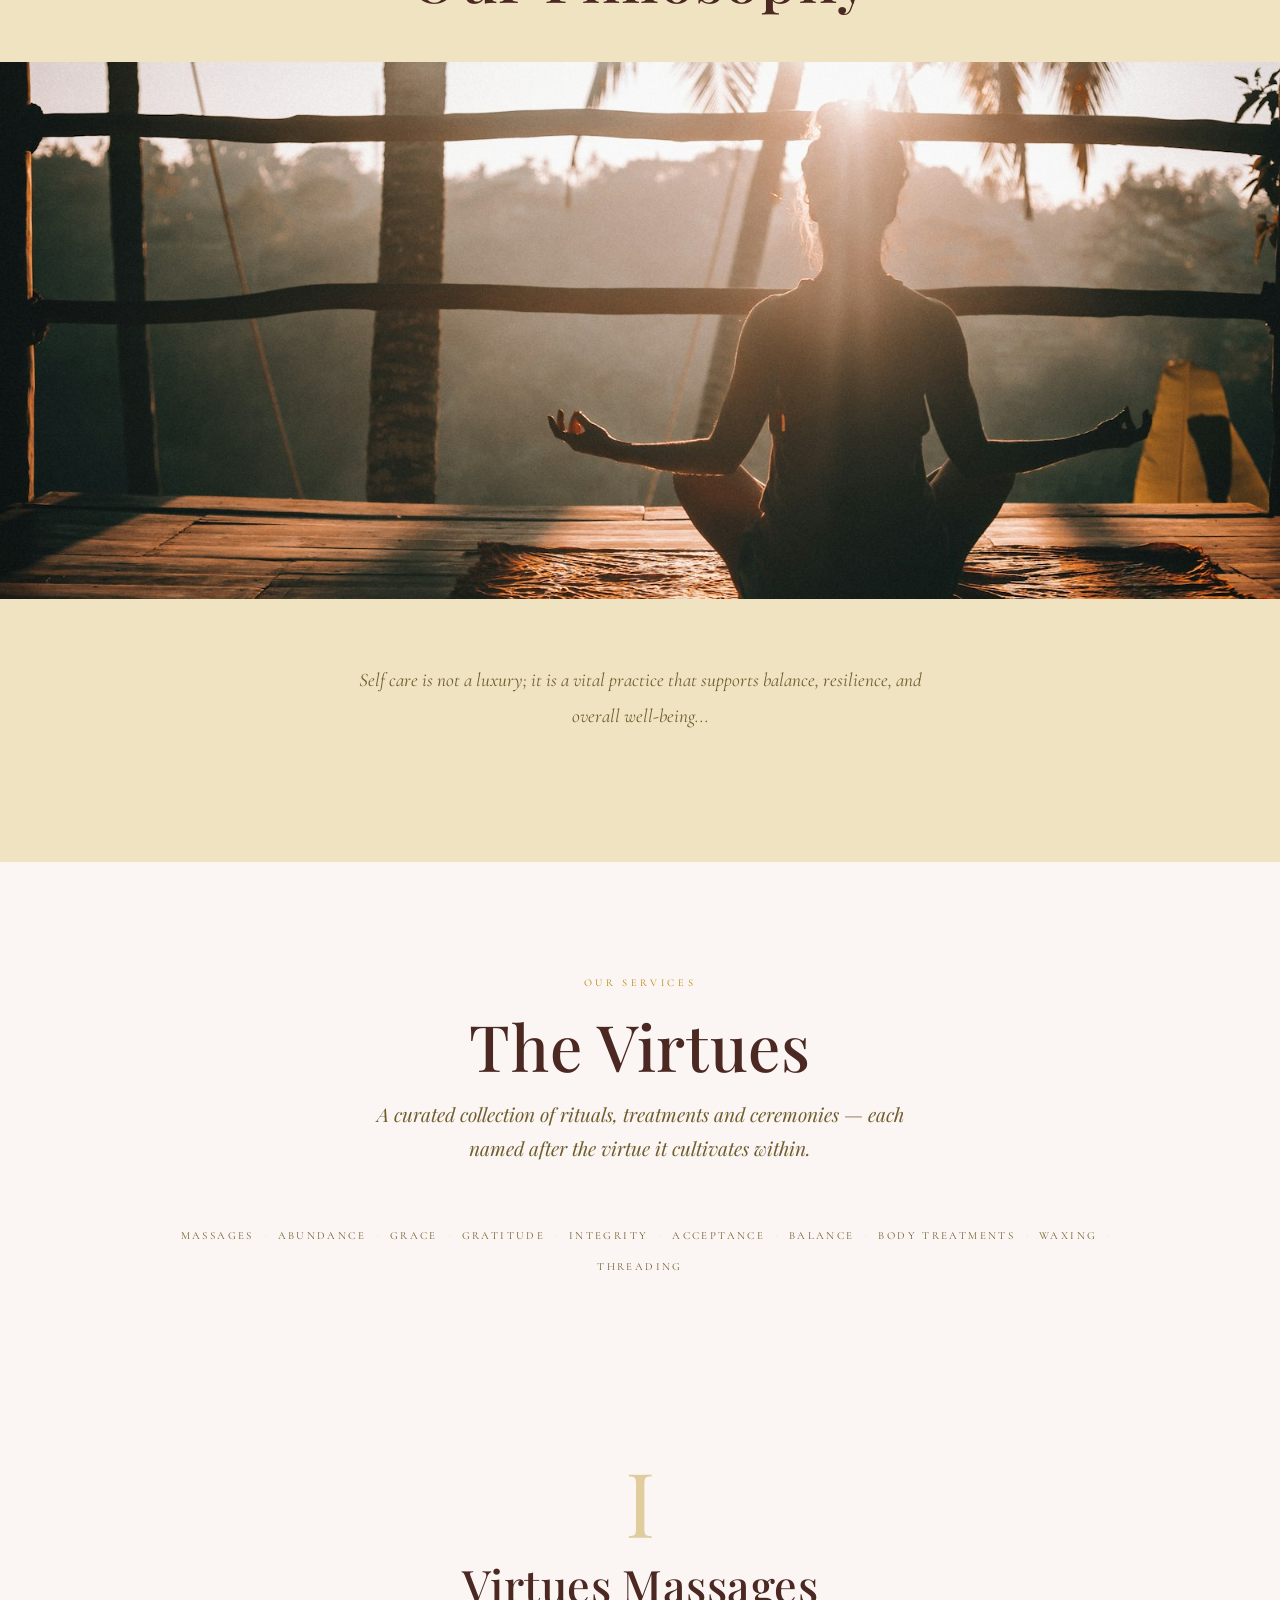
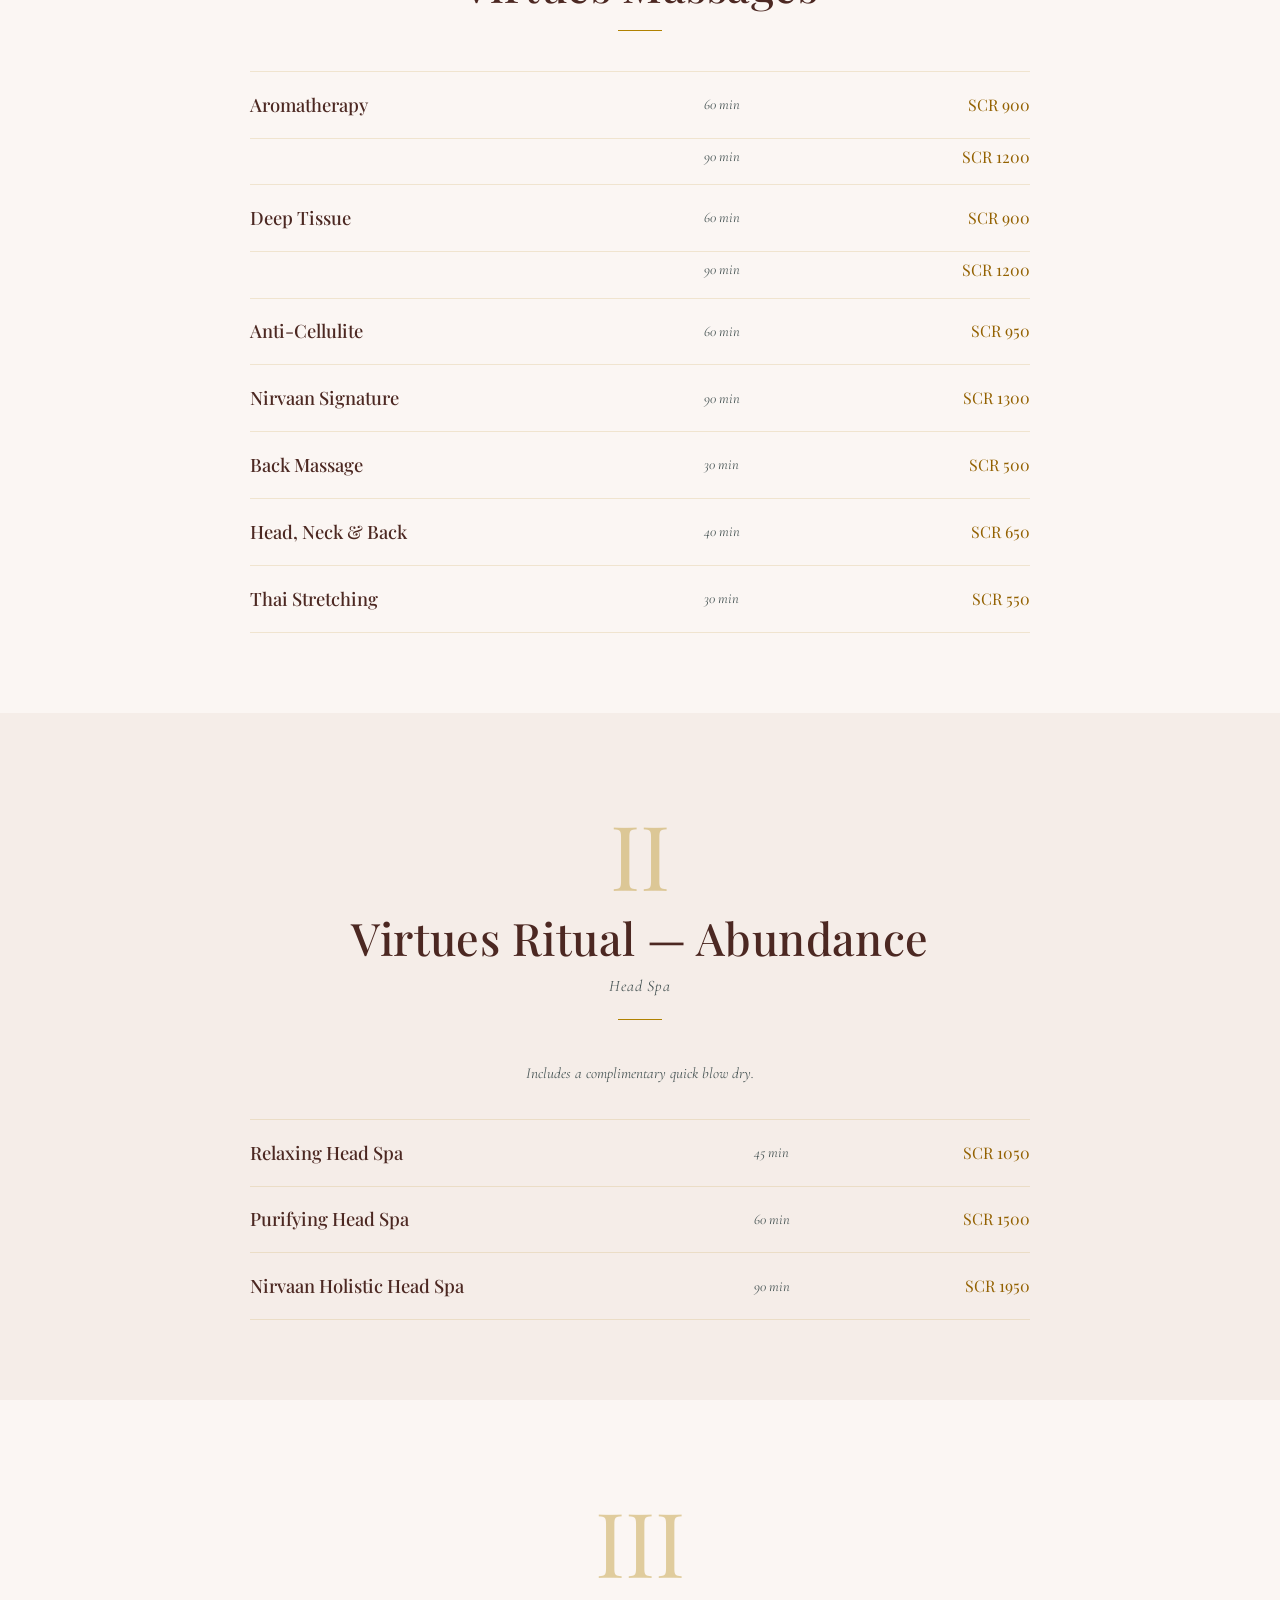
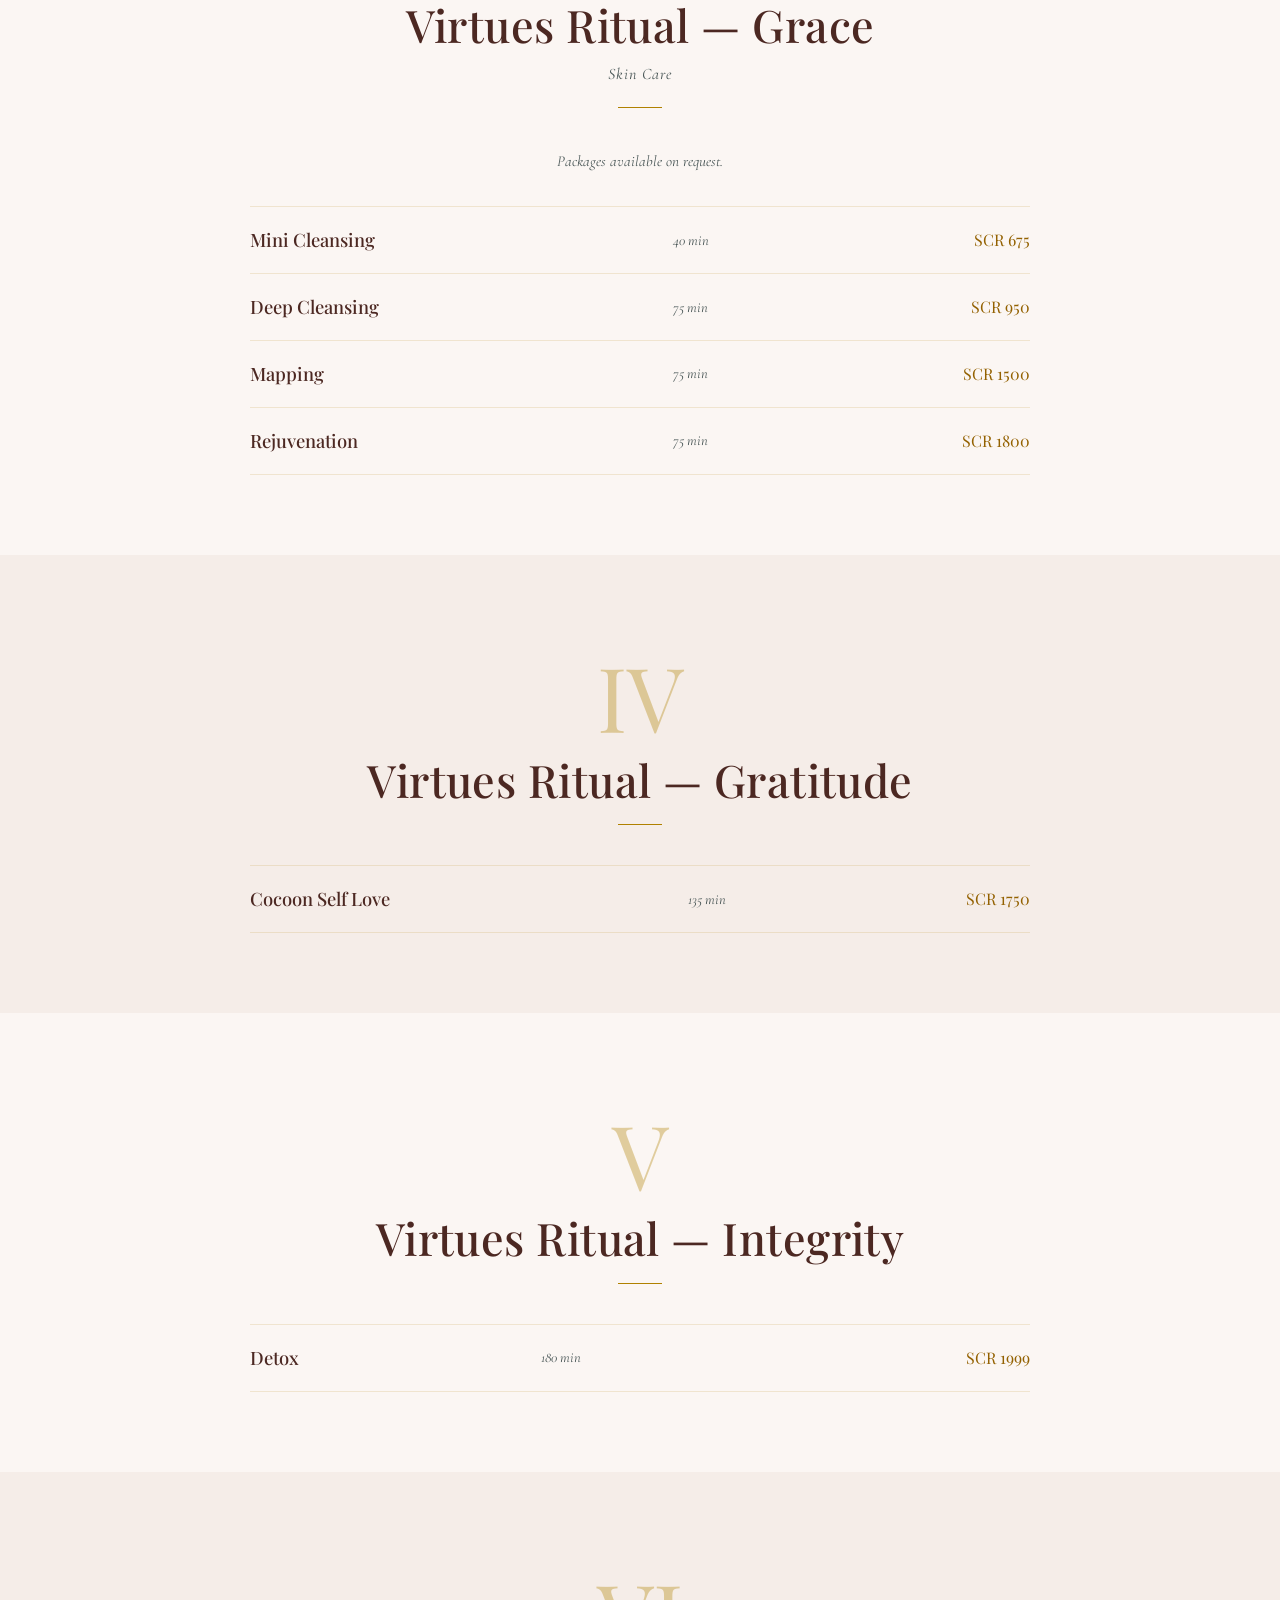
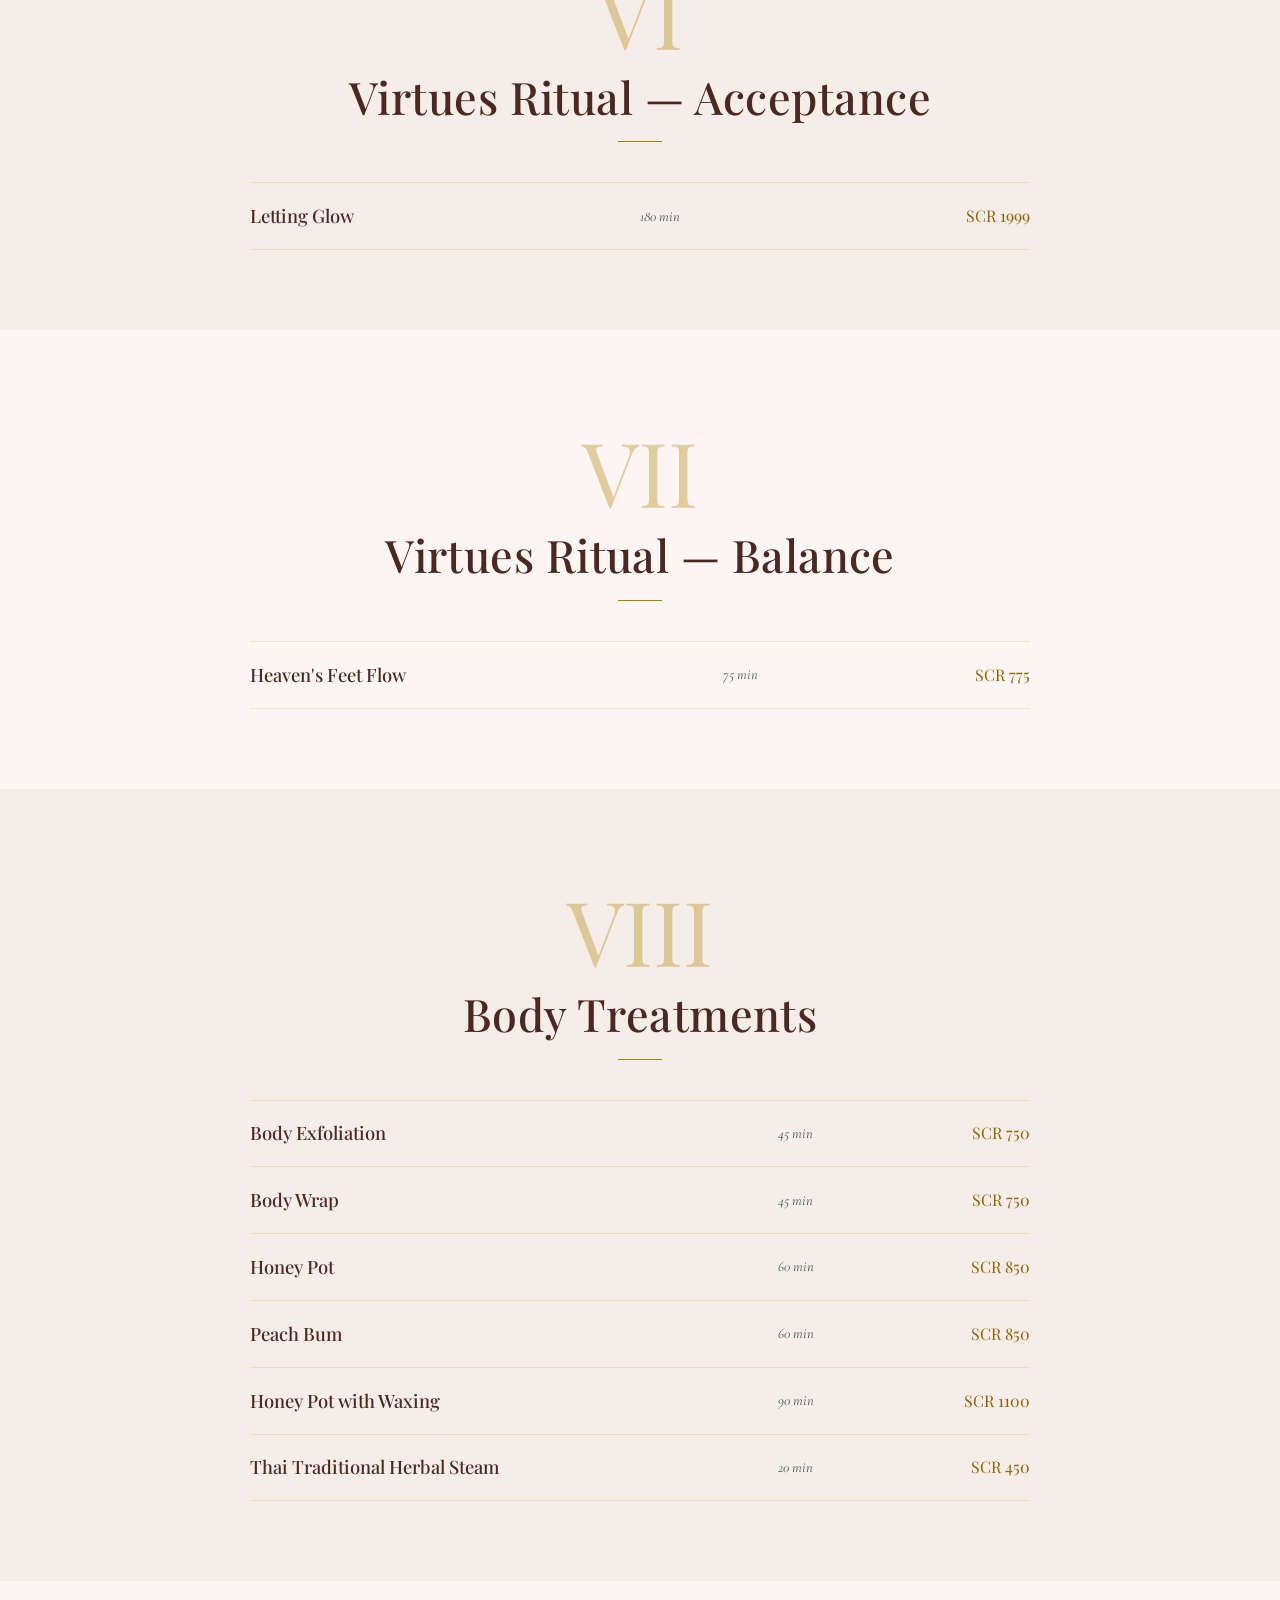
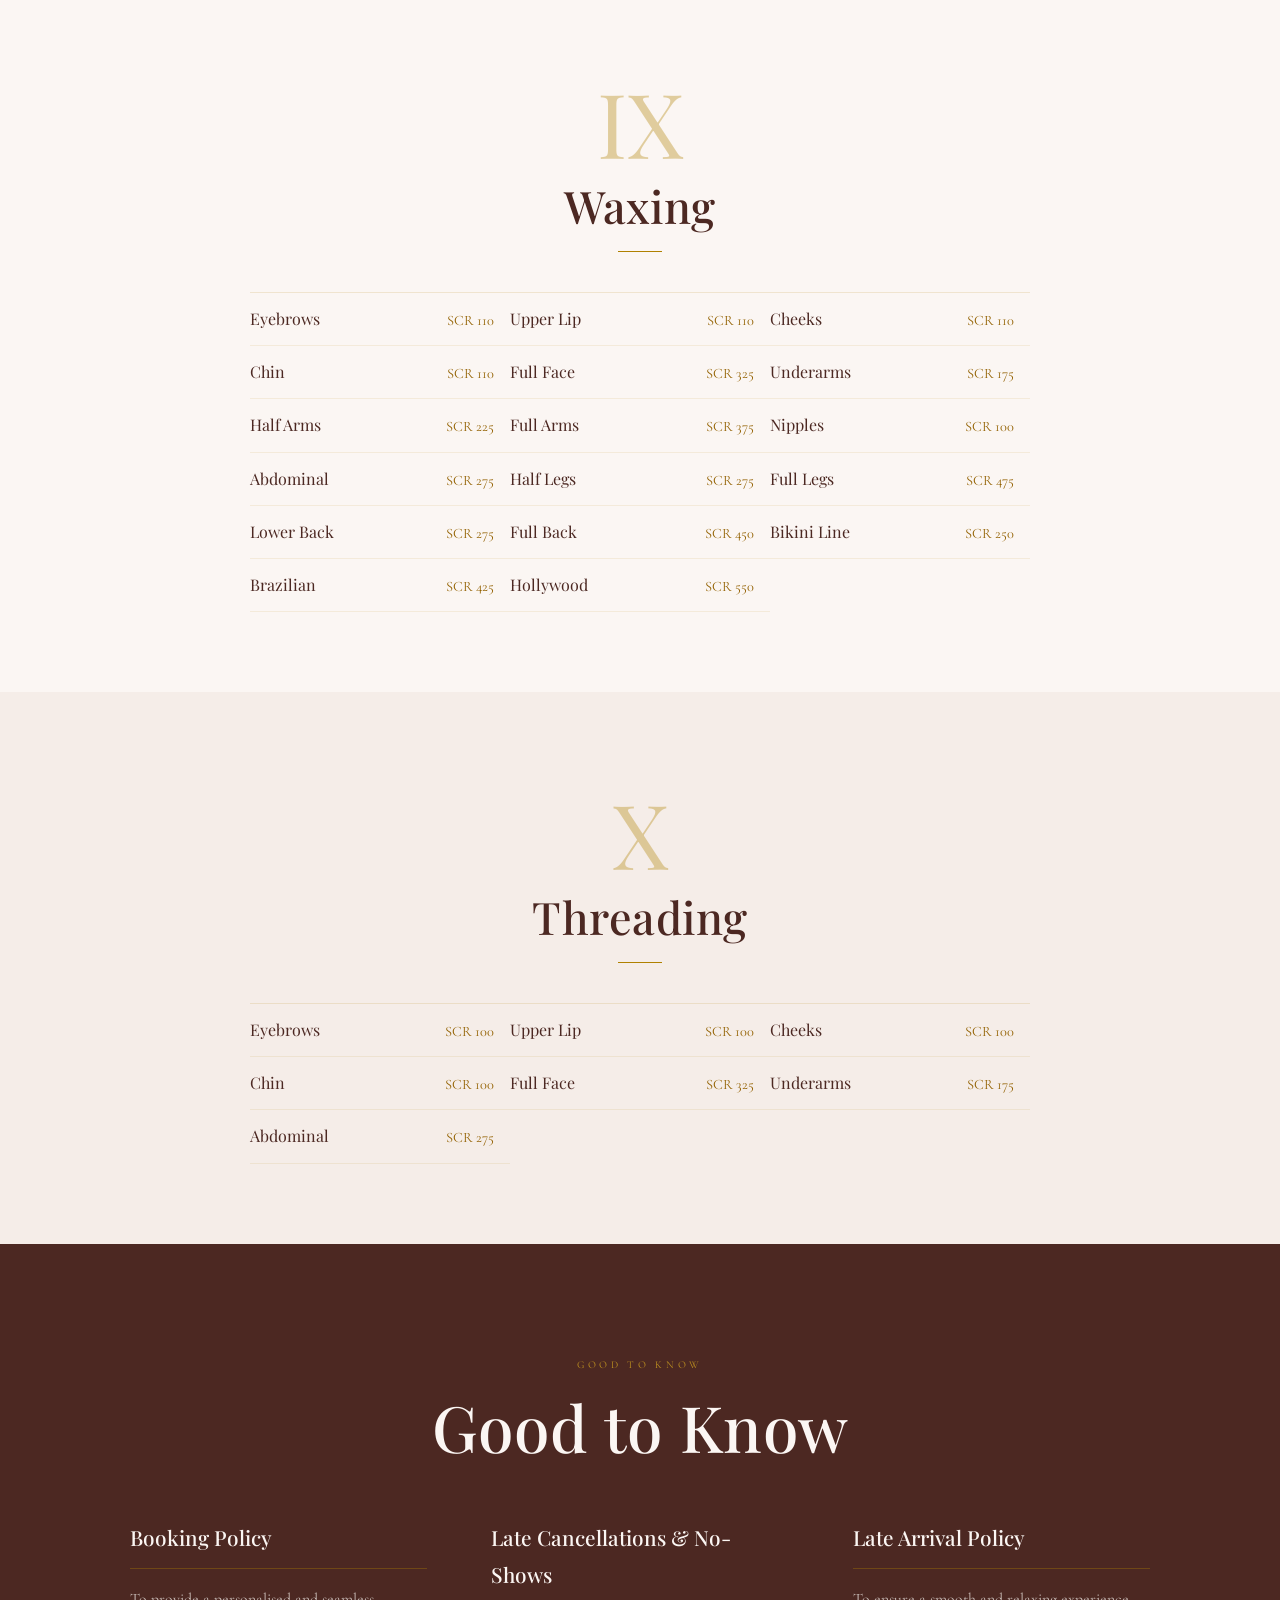
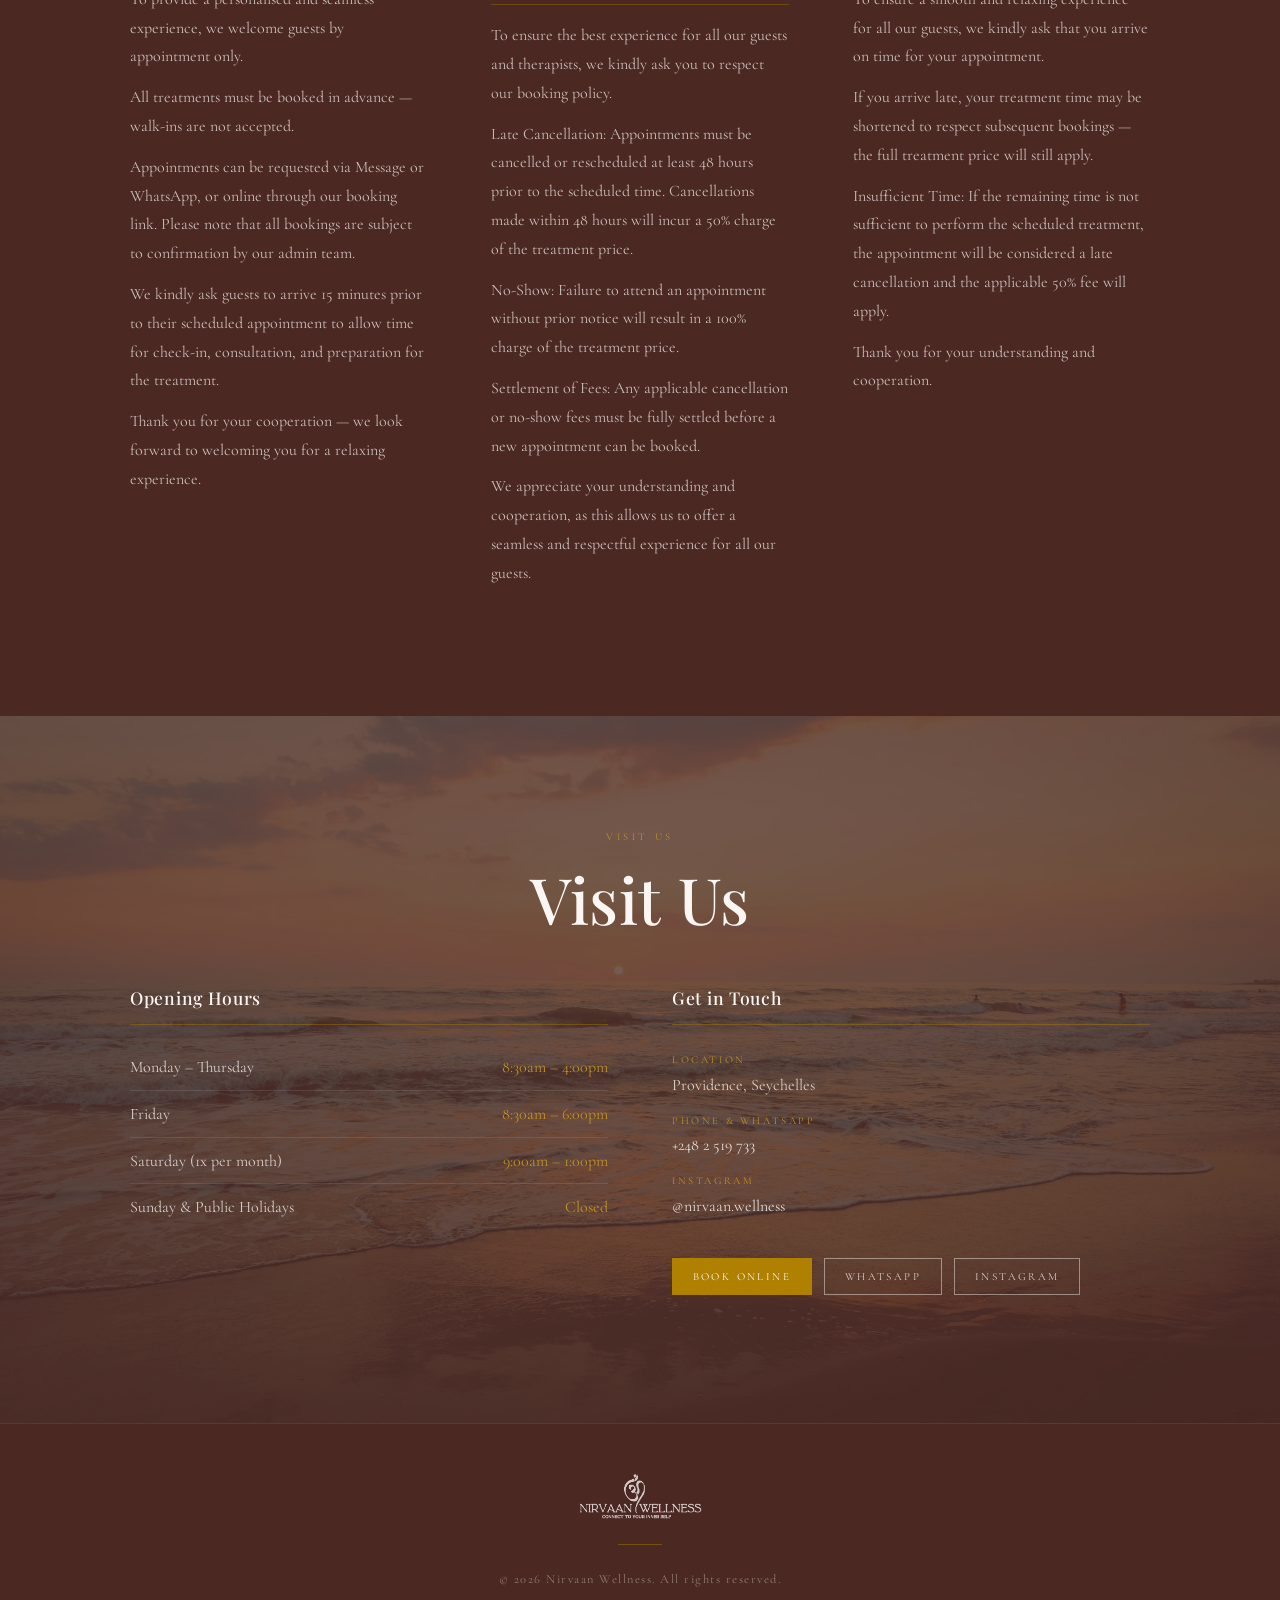
==== commit 2cecb372: "Deploy: FAB, visibility flags, card layout toggle, HeyGoldie data sync" ====
--- a/index.html
+++ b/index.html
@@ -5,6 +5,10 @@
   <meta name="viewport" content="width=device-width, initial-scale=1.0" />
   <title>Nirvaan Wellness</title>
   <meta name="description" content="Nirvaan Wellness — Connect to Your Inner Self. Massages, holistic rituals, skin care and body treatments in Providence, Seychelles." />
+  <meta name="author" content="Upper Deck Studio" />
+  <meta name="robots" content="noindex, nofollow" />
+  <!-- Designed & built by Upper Deck Studio · A388 -->
+  <!-- Mock preview — not for public indexing -->
   <link rel="icon" href="assets/logo.png" type="image/png" />
   <link rel="preconnect" href="https://fonts.googleapis.com" />
   <link rel="preconnect" href="https://fonts.gstatic.com" crossorigin />
@@ -107,6 +111,8 @@
     </div>
   </footer>
 
+  <div class="fab" id="fab"></div>
+
   <script src="app.js"></script>
 </body>
 </html>
--- a/styles.css
+++ b/styles.css
@@ -788,7 +788,16 @@
   .virtues-intro { padding: 5rem 0 4rem; }
 
   .service-chapter { padding: 4.5rem 0 4rem; }
-  .service-menu .col-duration { display: none; }
+
+  /* Reflow service table on mobile: stack name+duration, keep price right */
+  .service-menu tr { display: flex; flex-wrap: wrap; align-items: baseline; border-bottom: 1px solid rgba(176,129,0,0.15); }
+  .service-menu tr:first-child { border-top: 1px solid rgba(176,129,0,0.15); }
+  .service-menu td { display: block; border: none; padding: 0; }
+  .service-menu .col-name { width: 100%; padding: 0.75rem 0 0.1rem; font-size: 1.05rem; }
+  .service-menu .col-duration { flex: 1; font-size: 0.78rem; padding-bottom: 0.65rem; }
+  .service-menu .col-price { font-size: 0.95rem; padding-bottom: 0.65rem; }
+  .service-menu .variant-extra .col-name { padding-top: 0; width: 100%; }
+  .service-menu .variant-extra .col-duration { padding-top: 0; }
 
   .service-compact { grid-template-columns: 1fr 1fr; }
 
@@ -800,3 +809,150 @@
   .chapter-nav { gap: 0.1rem; }
   .chapter-nav a { font-size: 0.62rem; letter-spacing: 0.16em; padding: 0.35em 0.7em; }
 }
+
+/* ==========================================================================
+   Service cards layout (v2 — serviceDisplay: "cards")
+   ========================================================================== */
+
+.service-card-grid {
+  max-width: 900px;
+  margin: 0 auto;
+  display: grid;
+  grid-template-columns: repeat(auto-fill, minmax(260px, 1fr));
+  gap: 1.25rem;
+}
+
+.service-card {
+  background: rgba(255, 255, 255, 0.55);
+  border: 1px solid rgba(176, 129, 0, 0.2);
+  padding: 1.5rem;
+  display: flex;
+  flex-direction: column;
+  gap: 0.6rem;
+}
+
+.card-name {
+  font-family: var(--font-heading);
+  font-size: 1.1rem;
+  font-weight: 500;
+  color: var(--color-brown-dark);
+  margin-bottom: 0.15rem;
+}
+
+.card-variants { display: flex; flex-direction: column; }
+
+.card-variant {
+  display: flex;
+  justify-content: space-between;
+  align-items: baseline;
+  gap: 1rem;
+  padding: 0.3rem 0;
+  border-top: 1px solid rgba(176, 129, 0, 0.1);
+}
+.card-variant:first-child { border-top: none; }
+
+.card-duration {
+  font-family: var(--font-body);
+  font-style: italic;
+  font-size: 0.85rem;
+  color: var(--color-sage-dark);
+}
+
+.card-price {
+  font-family: var(--font-heading);
+  font-size: 0.95rem;
+  color: var(--color-gold-dark);
+  white-space: nowrap;
+  flex-shrink: 0;
+}
+
+.card-description {
+  font-family: var(--font-body);
+  font-style: italic;
+  font-size: 0.92rem;
+  color: var(--color-brown-mid);
+  line-height: 1.65;
+  margin-top: 0.2rem;
+}
+
+@media (max-width: 720px) {
+  .service-card-grid { grid-template-columns: 1fr 1fr; gap: 0.75rem; }
+  .service-card { padding: 1rem 0.9rem; gap: 0.4rem; }
+  .card-name { font-size: 0.95rem; }
+  .card-duration { font-size: 0.78rem; }
+  .card-price { font-size: 0.88rem; }
+  .card-description { font-size: 0.84rem; }
+}
+
+/* ==========================================================================
+   FAB — floating action button
+   ========================================================================== */
+
+.fab {
+  position: fixed;
+  bottom: 2rem;
+  right: 1.5rem;
+  z-index: 300;
+  display: flex;
+  flex-direction: column;
+  align-items: flex-end;
+  gap: 0.55rem;
+}
+
+.fab-toggle {
+  width: 52px;
+  height: 52px;
+  border-radius: 50%;
+  background: var(--color-gold);
+  border: none;
+  cursor: pointer;
+  display: flex;
+  align-items: center;
+  justify-content: center;
+  color: var(--color-cream);
+  box-shadow: 0 4px 18px rgba(144, 97, 0, 0.38);
+  transition: background 0.2s, transform 0.2s;
+  flex-shrink: 0;
+}
+
+.fab-toggle:hover { background: var(--color-gold-dark); transform: scale(1.06); }
+
+.fab-toggle svg { transition: transform 0.25s cubic-bezier(0.4, 0, 0.2, 1); }
+.fab.open .fab-toggle svg { transform: rotate(45deg); }
+
+.fab-channels {
+  display: flex;
+  flex-direction: column;
+  align-items: flex-end;
+  gap: 0.45rem;
+  opacity: 0;
+  pointer-events: none;
+  transform: translateY(10px);
+  transition: opacity 0.22s ease, transform 0.22s ease;
+}
+
+.fab.open .fab-channels {
+  opacity: 1;
+  pointer-events: auto;
+  transform: translateY(0);
+}
+
+.fab-channel-btn {
+  display: inline-flex;
+  align-items: center;
+  background: var(--color-cream);
+  border: 1px solid rgba(176, 129, 0, 0.25);
+  padding: 0.5em 1.15em;
+  font-family: var(--font-body);
+  font-size: 0.65rem;
+  letter-spacing: 0.22em;
+  text-transform: uppercase;
+  color: var(--color-brown-dark);
+  cursor: pointer;
+  text-decoration: none;
+  box-shadow: 0 2px 10px rgba(0, 0, 0, 0.1);
+  white-space: nowrap;
+  transition: background 0.15s;
+}
+
+.fab-channel-btn:hover { background: var(--color-parchment); }
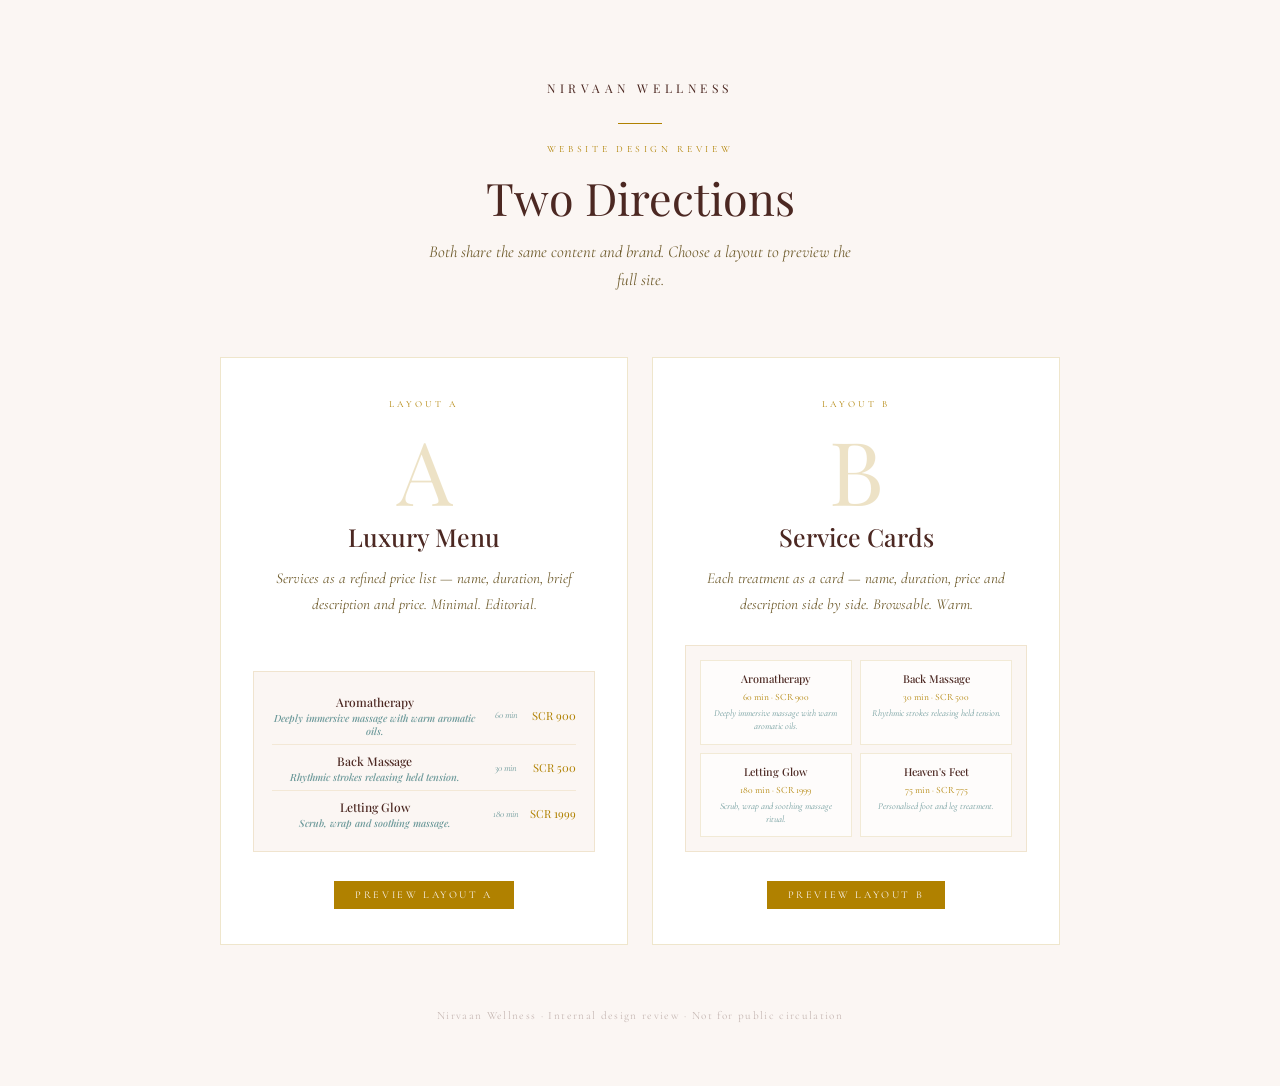
==== commit b7b56386: "Restructure: root selector page + table/ and cards/ layout variants" ====
--- a/index.html
+++ b/index.html
@@ -3,116 +3,349 @@
 <head>
   <meta charset="UTF-8" />
   <meta name="viewport" content="width=device-width, initial-scale=1.0" />
-  <title>Nirvaan Wellness</title>
-  <meta name="description" content="Nirvaan Wellness — Connect to Your Inner Self. Massages, holistic rituals, skin care and body treatments in Providence, Seychelles." />
-  <meta name="author" content="Upper Deck Studio" />
+  <title>Nirvaan Wellness — Design Review</title>
   <meta name="robots" content="noindex, nofollow" />
-  <!-- Designed & built by Upper Deck Studio · A388 -->
-  <!-- Mock preview — not for public indexing -->
-  <link rel="icon" href="assets/logo.png" type="image/png" />
   <link rel="preconnect" href="https://fonts.googleapis.com" />
   <link rel="preconnect" href="https://fonts.gstatic.com" crossorigin />
-  <link href="https://fonts.googleapis.com/css2?family=Cormorant+Garamond:ital,wght@0,300;0,400;0,500;1,300;1,400;1,500&family=Playfair+Display:ital,wght@0,400;0,500;0,700;1,400&display=swap" rel="stylesheet" />
-  <link rel="stylesheet" href="styles.css" />
+  <link href="https://fonts.googleapis.com/css2?family=Cormorant+Garamond:ital,wght@0,300;0,400;1,300;1,400&family=Playfair+Display:wght@400;500&display=swap" rel="stylesheet" />
+  <style>
+    *, *::before, *::after { box-sizing: border-box; margin: 0; padding: 0; }
+
+    :root {
+      --gold:       #b08100;
+      --gold-light: #c19320;
+      --cream:      #fbf6f3;
+      --parchment:  #f0e3c2;
+      --brown-dark: #4c2822;
+      --brown-mid:  #705d2e;
+    }
+
+    html { font-size: 16px; }
+
+    body {
+      font-family: 'Cormorant Garamond', serif;
+      background: var(--cream);
+      color: var(--brown-dark);
+      min-height: 100vh;
+      display: flex;
+      flex-direction: column;
+      align-items: center;
+      padding: 5rem 24px 4rem;
+    }
+
+    .wordmark {
+      font-family: 'Playfair Display', serif;
+      font-size: 0.75rem;
+      font-weight: 400;
+      letter-spacing: 0.38em;
+      text-transform: uppercase;
+      color: var(--brown-dark);
+      text-align: center;
+      margin-bottom: 0.5rem;
+    }
+
+    .rule {
+      width: 44px;
+      height: 1px;
+      background: var(--gold);
+      margin: 1.2rem auto 1.2rem;
+    }
+
+    .intro-label {
+      font-size: 0.6rem;
+      letter-spacing: 0.38em;
+      text-transform: uppercase;
+      color: var(--gold);
+      text-align: center;
+      margin-bottom: 1rem;
+    }
+
+    h1 {
+      font-family: 'Playfair Display', serif;
+      font-size: clamp(1.8rem, 5vw, 2.8rem);
+      font-weight: 400;
+      text-align: center;
+      color: var(--brown-dark);
+      line-height: 1.2;
+      margin-bottom: 0.8rem;
+    }
+
+    .subtitle {
+      font-style: italic;
+      font-size: 1.05rem;
+      color: var(--brown-mid);
+      text-align: center;
+      max-width: 440px;
+      line-height: 1.65;
+      margin-bottom: 4rem;
+    }
+
+    .options {
+      display: grid;
+      grid-template-columns: 1fr 1fr;
+      gap: 1.5rem;
+      width: 100%;
+      max-width: 840px;
+    }
+
+    .option-card {
+      border: 1px solid rgba(176, 129, 0, 0.2);
+      background: #fff;
+      padding: 2.5rem 2rem 2.2rem;
+      text-align: center;
+      text-decoration: none;
+      color: inherit;
+      display: flex;
+      flex-direction: column;
+      align-items: center;
+      gap: 0;
+      transition: border-color 0.25s, box-shadow 0.25s;
+      position: relative;
+    }
+
+    .option-card:hover {
+      border-color: var(--gold);
+      box-shadow: 0 6px 32px rgba(176, 129, 0, 0.1);
+    }
+
+    .option-badge {
+      font-size: 0.58rem;
+      letter-spacing: 0.35em;
+      text-transform: uppercase;
+      color: var(--gold);
+      margin-bottom: 1rem;
+    }
+
+    .option-letter {
+      font-family: 'Playfair Display', serif;
+      font-size: clamp(3.5rem, 8vw, 5.5rem);
+      font-weight: 400;
+      color: var(--gold);
+      opacity: 0.22;
+      line-height: 1;
+      margin-bottom: 0.5rem;
+    }
+
+    .option-name {
+      font-family: 'Playfair Display', serif;
+      font-size: clamp(1.2rem, 2.5vw, 1.55rem);
+      font-weight: 500;
+      color: var(--brown-dark);
+      margin-bottom: 0.9rem;
+      line-height: 1.2;
+    }
+
+    .option-desc {
+      font-size: 0.95rem;
+      font-style: italic;
+      color: var(--brown-mid);
+      line-height: 1.65;
+      margin-bottom: 1.8rem;
+      flex: 1;
+    }
+
+    .option-preview {
+      width: 100%;
+      border: 1px solid rgba(176, 129, 0, 0.15);
+      margin-bottom: 1.8rem;
+      overflow: hidden;
+      background: var(--cream);
+    }
+
+    /* Mini table preview */
+    .preview-table {
+      width: 100%;
+      border-collapse: collapse;
+      padding: 1rem 1.2rem;
+      display: block;
+    }
+
+    .preview-table-inner {
+      width: 100%;
+      border-collapse: collapse;
+    }
+
+    .preview-table-inner tr { border-bottom: 1px solid rgba(176,129,0,0.12); }
+    .preview-table-inner tr:last-child { border-bottom: none; }
+
+    .preview-table-inner td {
+      padding: 0.45rem 0;
+      font-size: 0.72rem;
+      color: var(--brown-dark);
+    }
+
+    .preview-table-inner .p-name {
+      font-family: 'Playfair Display', serif;
+      font-size: 0.75rem;
+      font-weight: 500;
+      padding-right: 1rem;
+    }
+
+    .preview-table-inner .p-desc {
+      display: block;
+      font-style: italic;
+      font-size: 0.62rem;
+      color: #699798;
+      margin-top: 0.1rem;
+    }
+
+    .preview-table-inner .p-dur {
+      font-style: italic;
+      font-size: 0.6rem;
+      color: #699798;
+      white-space: nowrap;
+      padding-right: 0.75rem;
+    }
+
+    .preview-table-inner .p-price {
+      font-family: 'Playfair Display', serif;
+      font-size: 0.7rem;
+      color: var(--gold);
+      white-space: nowrap;
+      text-align: right;
+    }
+
+    /* Mini cards preview */
+    .preview-cards {
+      padding: 0.85rem;
+      display: grid;
+      grid-template-columns: 1fr 1fr;
+      gap: 0.5rem;
+    }
+
+    .preview-card {
+      border: 1px solid rgba(176,129,0,0.15);
+      background: rgba(255,255,255,0.7);
+      padding: 0.65rem 0.6rem;
+    }
+
+    .preview-card .pc-name {
+      font-family: 'Playfair Display', serif;
+      font-size: 0.68rem;
+      font-weight: 500;
+      color: var(--brown-dark);
+      margin-bottom: 0.3rem;
+    }
+
+    .preview-card .pc-price {
+      font-size: 0.6rem;
+      color: var(--gold);
+    }
+
+    .preview-card .pc-desc {
+      font-style: italic;
+      font-size: 0.58rem;
+      color: #699798;
+      margin-top: 0.25rem;
+      line-height: 1.4;
+    }
+
+    .option-cta {
+      display: inline-block;
+      font-family: 'Cormorant Garamond', serif;
+      font-size: 0.65rem;
+      letter-spacing: 0.25em;
+      text-transform: uppercase;
+      color: var(--cream);
+      background: var(--gold);
+      padding: 0.75em 2em;
+      transition: background 0.2s;
+      border: none;
+      cursor: pointer;
+      margin-top: auto;
+    }
+
+    .option-cta:hover { background: #936100; }
+
+    .footer-note {
+      margin-top: 4rem;
+      font-size: 0.7rem;
+      letter-spacing: 0.12em;
+      color: rgba(76, 40, 34, 0.3);
+      text-align: center;
+    }
+
+    @media (max-width: 600px) {
+      body { padding: 3.5rem 20px 3rem; }
+      .options { grid-template-columns: 1fr; max-width: 420px; }
+      .subtitle { margin-bottom: 2.8rem; }
+    }
+  </style>
 </head>
 <body>
 
-  <header class="site-header" id="site-header">
-    <a href="#home" class="brand">
-      <img src="assets/logo.png" alt="Nirvaan Wellness" class="brand-logo" />
-    </a>
-    <nav class="main-nav" id="main-nav">
-      <ul id="nav-links"></ul>
-    </nav>
-    <div class="header-right">
-      <a href="#" class="header-cta" id="header-cta" target="_blank" rel="noopener">Book a Treatment</a>
-      <button class="nav-toggle" id="nav-toggle" aria-label="Open navigation" aria-expanded="false">
-        <span></span><span></span><span></span>
-      </button>
-    </div>
-  </header>
-  <div class="nav-backdrop" id="nav-backdrop"></div>
-
-  <section class="hero" id="home">
-    <div class="hero-bg" id="hero-bg"></div>
-    <div class="hero-overlay"></div>
-    <div class="hero-content">
-      <img src="assets/logo.png" alt="Nirvaan Wellness" class="hero-logo" />
-      <div class="hero-rule"></div>
-      <p class="hero-tagline" id="hero-tagline"></p>
-      <a href="#" class="btn-hero" id="hero-cta" target="_blank" rel="noopener">Book a Treatment</a>
-      <p class="hero-secondary" id="hero-secondary"></p>
-    </div>
-  </section>
-
-  <section class="manifesto" id="manifesto">
-    <div class="manifesto-rule"></div>
-    <blockquote class="manifesto-quote" id="manifesto-quote"></blockquote>
-    <div class="manifesto-rule"></div>
-  </section>
-
-  <section class="philosophy" id="philosophy">
-    <div class="container">
-      <p class="section-label">Philosophy</p>
-      <h2 id="philosophy-heading"></h2>
-    </div>
-    <div class="philosophy-image">
-      <img id="philosophy-img" src="" alt="Meditation at sunrise" loading="lazy" />
-    </div>
-    <div class="container">
-      <div class="philosophy-text" id="philosophy-paragraphs"></div>
-    </div>
-  </section>
-
-  <section class="virtues-intro" id="virtues">
-    <div class="container">
-      <p class="section-label">Our Services</p>
-      <h2 class="virtues-heading" id="virtues-heading"></h2>
-      <p class="virtues-intro-text" id="virtues-intro-text"></p>
-      <nav class="chapter-nav" id="chapter-nav"></nav>
-    </div>
-  </section>
-
-  <div id="service-chapters"></div>
-
-  <section class="policies" id="policies">
-    <div class="container">
-      <p class="section-label">Good to Know</p>
-      <h2>Good to Know</h2>
-      <div class="policies-grid" id="policies-list"></div>
-    </div>
-  </section>
-
-  <section class="contact" id="contact">
-    <div class="contact-bg" id="contact-bg"></div>
-    <div class="contact-overlay"></div>
-    <div class="container contact-inner">
-      <p class="section-label section-label--light">Visit Us</p>
-      <h2 class="contact-heading">Visit Us</h2>
-      <div class="contact-grid">
-        <div class="contact-col">
-          <h3>Opening Hours</h3>
-          <table class="hours-table" id="hours-table"></table>
-        </div>
-        <div class="contact-col">
-          <h3>Get in Touch</h3>
-          <ul class="contact-details" id="contact-details"></ul>
-          <div class="contact-actions" id="contact-actions"></div>
+  <p class="wordmark">Nirvaan Wellness</p>
+  <div class="rule"></div>
+  <p class="intro-label">Website Design Review</p>
+  <h1>Two Directions</h1>
+  <p class="subtitle">Both share the same content and brand. Choose a layout to preview the full site.</p>
+
+  <div class="options">
+
+    <a href="table/" class="option-card">
+      <p class="option-badge">Layout A</p>
+      <p class="option-letter">A</p>
+      <p class="option-name">Luxury Menu</p>
+      <p class="option-desc">Services as a refined price list — name, duration, brief description and price. Minimal. Editorial.</p>
+      <div class="option-preview">
+        <div class="preview-table" style="padding: 0.9rem 1.1rem;">
+          <table class="preview-table-inner">
+            <tr>
+              <td class="p-name">Aromatherapy<span class="p-desc">Deeply immersive massage with warm aromatic oils.</span></td>
+              <td class="p-dur">60 min</td>
+              <td class="p-price">SCR 900</td>
+            </tr>
+            <tr>
+              <td class="p-name">Back Massage<span class="p-desc">Rhythmic strokes releasing held tension.</span></td>
+              <td class="p-dur">30 min</td>
+              <td class="p-price">SCR 500</td>
+            </tr>
+            <tr>
+              <td class="p-name">Letting Glow<span class="p-desc">Scrub, wrap and soothing massage.</span></td>
+              <td class="p-dur">180 min</td>
+              <td class="p-price">SCR 1999</td>
+            </tr>
+          </table>
         </div>
       </div>
-    </div>
-  </section>
-
-  <footer class="site-footer">
-    <div class="container footer-inner">
-      <img src="assets/logo.png" alt="Nirvaan Wellness" class="footer-logo" loading="lazy" />
-      <div class="footer-rule"></div>
-      <p id="footer-text"></p>
-    </div>
-  </footer>
-
-  <div class="fab" id="fab"></div>
-
-  <script src="app.js"></script>
+      <span class="option-cta">Preview Layout A</span>
+    </a>
+
+    <a href="cards/" class="option-card">
+      <p class="option-badge">Layout B</p>
+      <p class="option-letter">B</p>
+      <p class="option-name">Service Cards</p>
+      <p class="option-desc">Each treatment as a card — name, duration, price and description side by side. Browsable. Warm.</p>
+      <div class="option-preview">
+        <div class="preview-cards">
+          <div class="preview-card">
+            <p class="pc-name">Aromatherapy</p>
+            <p class="pc-price">60 min · SCR 900</p>
+            <p class="pc-desc">Deeply immersive massage with warm aromatic oils.</p>
+          </div>
+          <div class="preview-card">
+            <p class="pc-name">Back Massage</p>
+            <p class="pc-price">30 min · SCR 500</p>
+            <p class="pc-desc">Rhythmic strokes releasing held tension.</p>
+          </div>
+          <div class="preview-card">
+            <p class="pc-name">Letting Glow</p>
+            <p class="pc-price">180 min · SCR 1999</p>
+            <p class="pc-desc">Scrub, wrap and soothing massage ritual.</p>
+          </div>
+          <div class="preview-card">
+            <p class="pc-name">Heaven's Feet</p>
+            <p class="pc-price">75 min · SCR 775</p>
+            <p class="pc-desc">Personalised foot and leg treatment.</p>
+          </div>
+        </div>
+      </div>
+      <span class="option-cta">Preview Layout B</span>
+    </a>
+
+  </div>
+
+  <p class="footer-note">Nirvaan Wellness · Internal design review · Not for public circulation</p>
+
 </body>
 </html>
